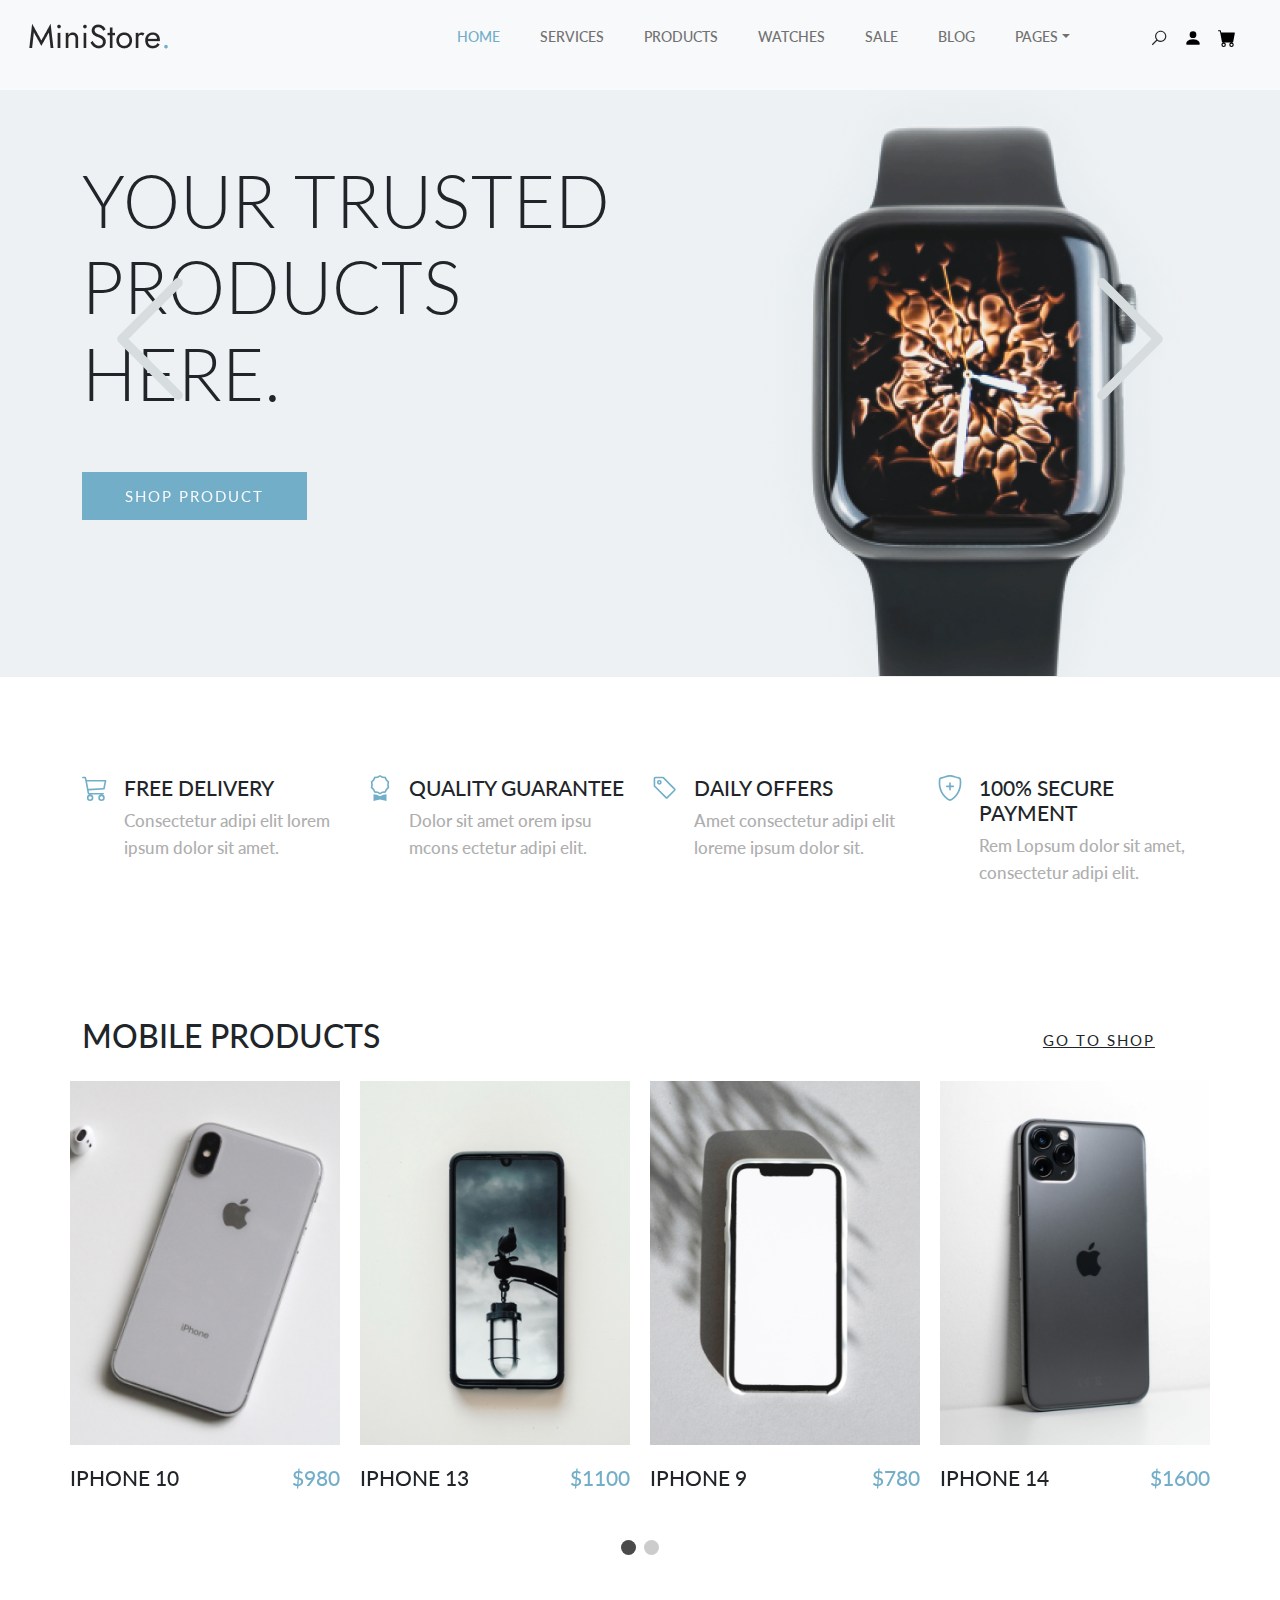
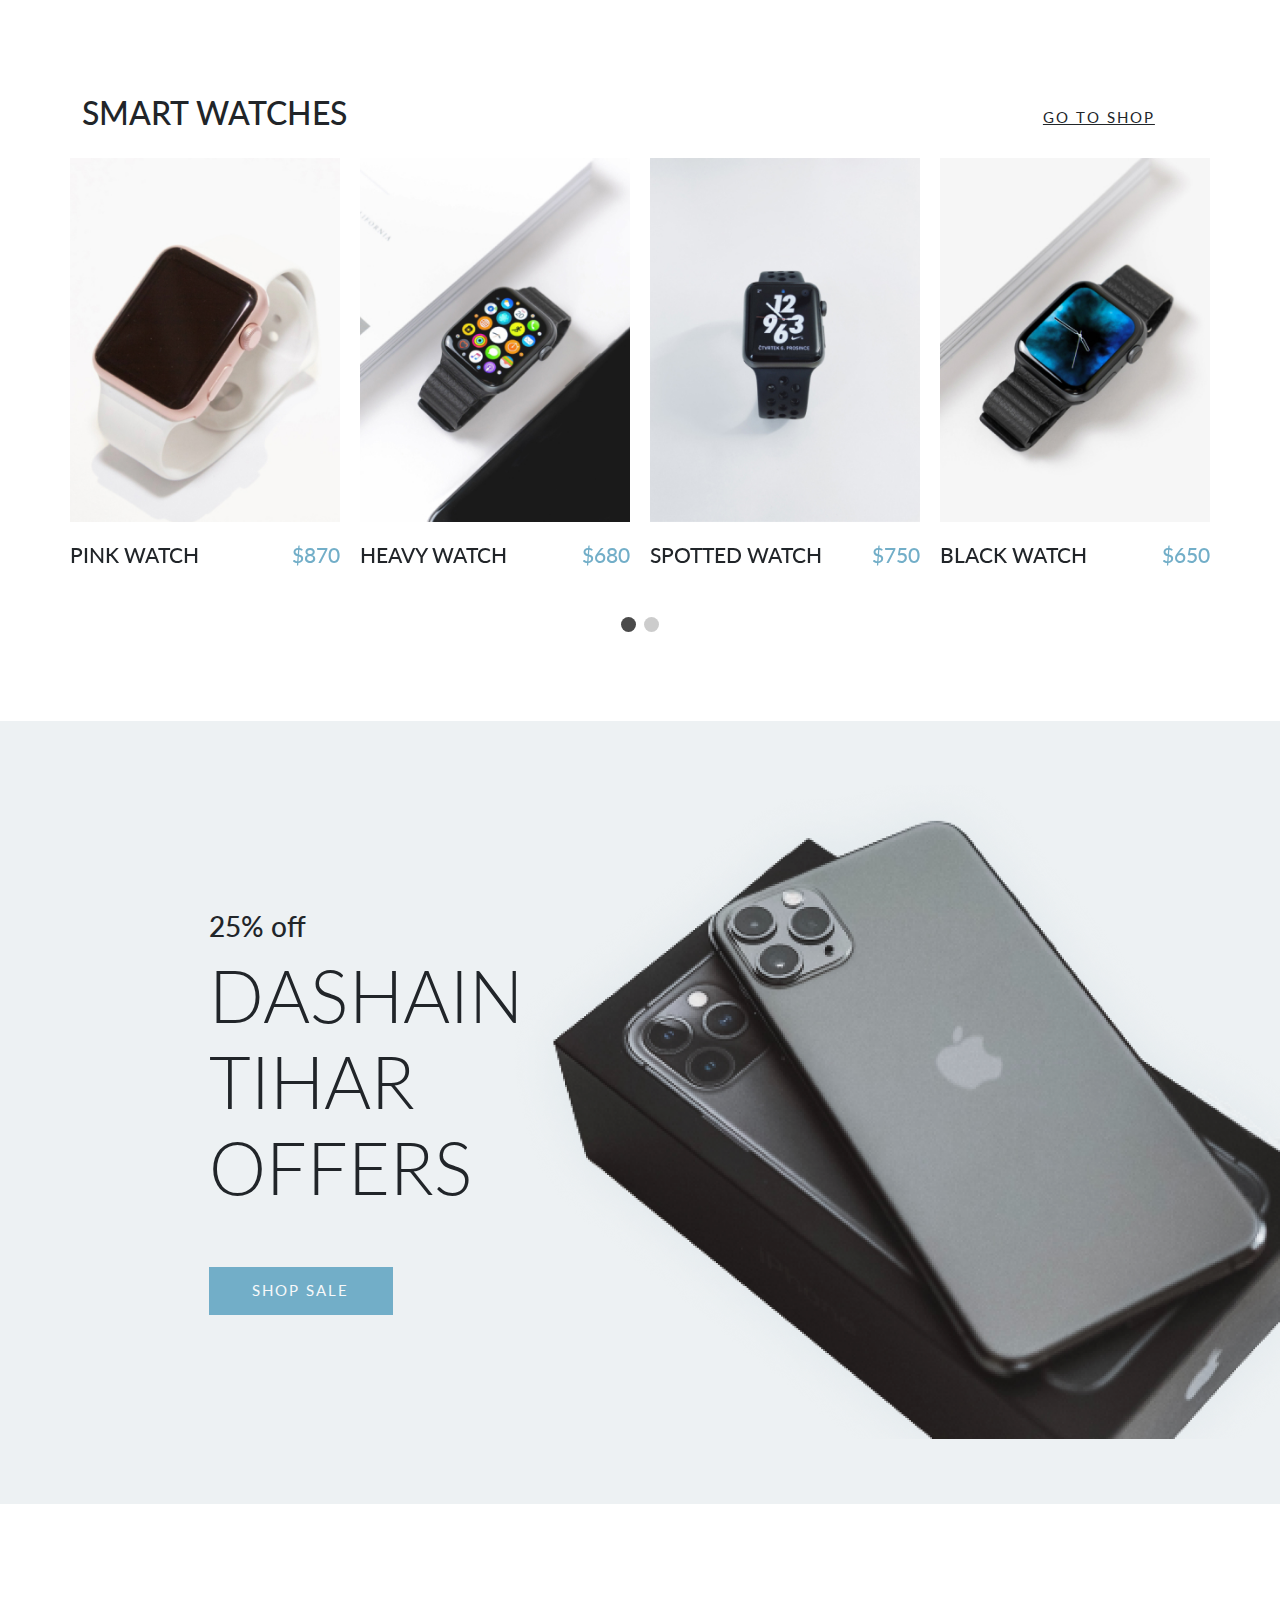
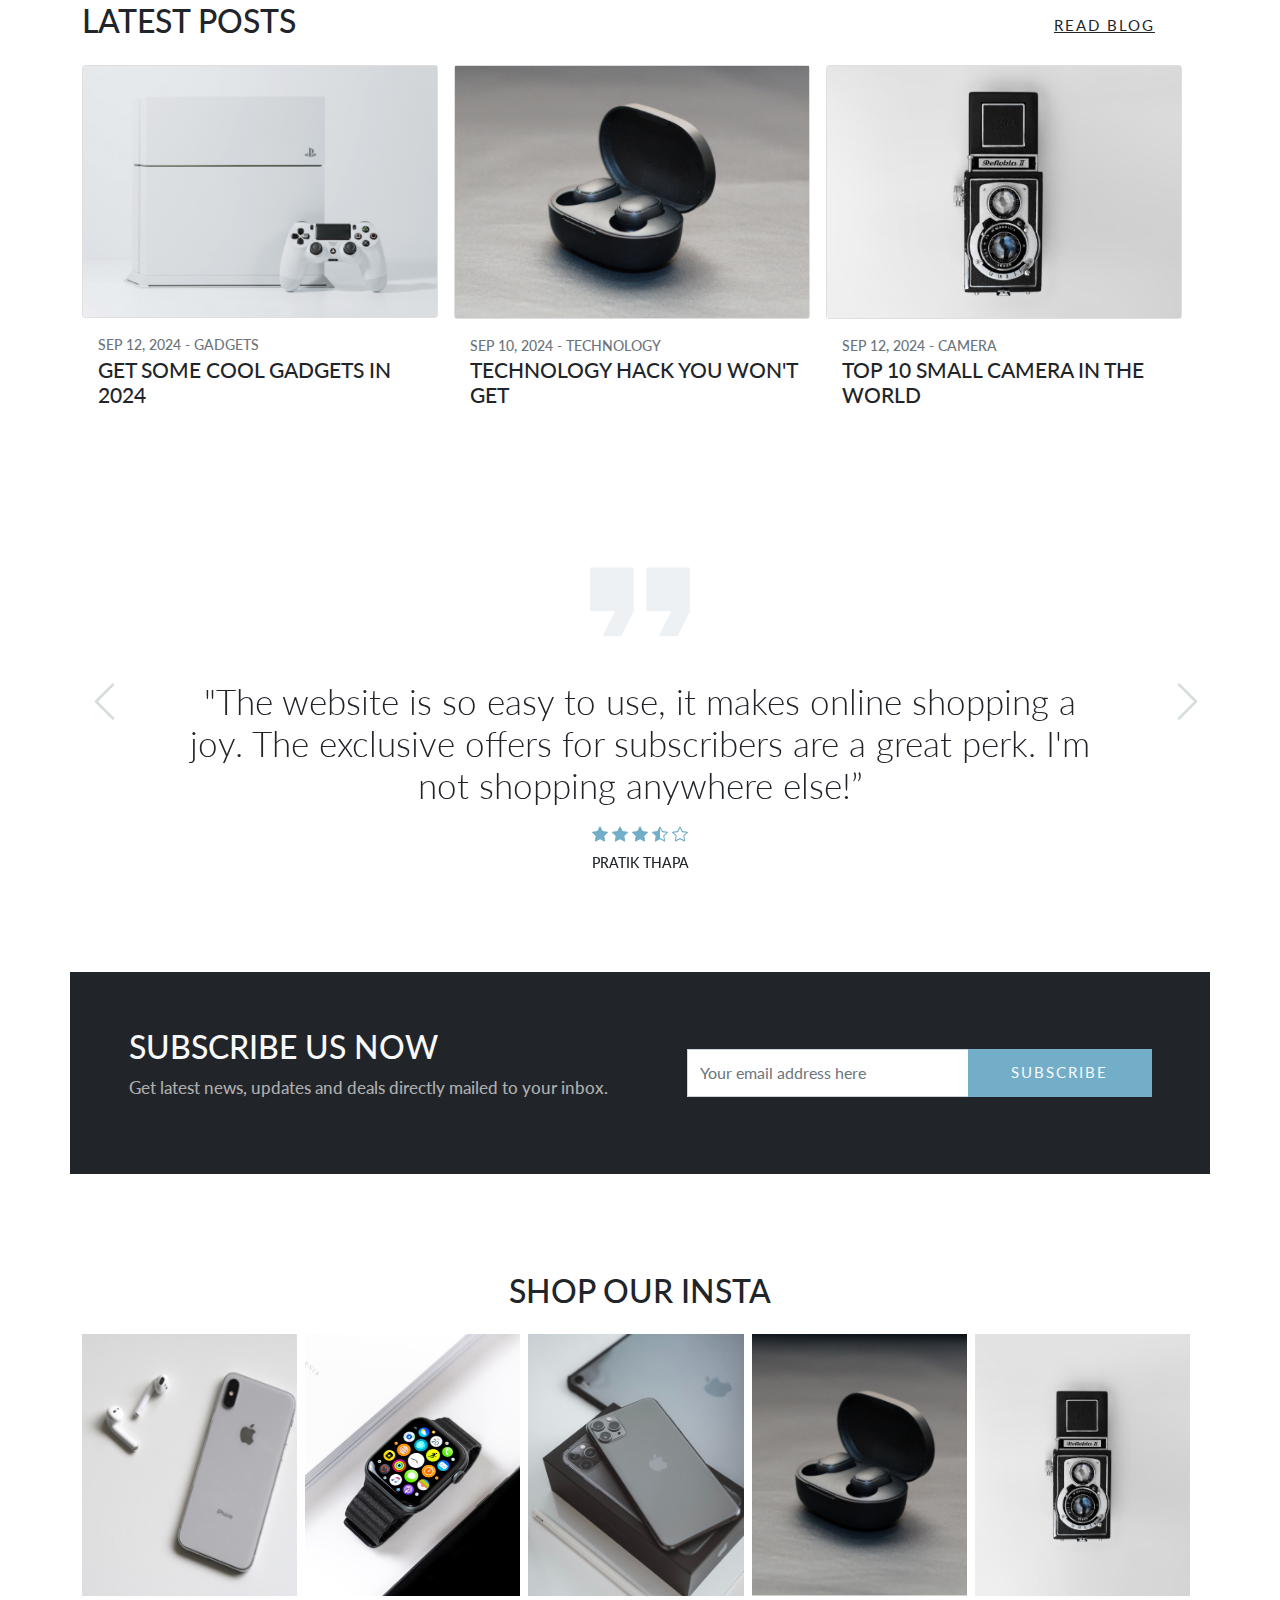
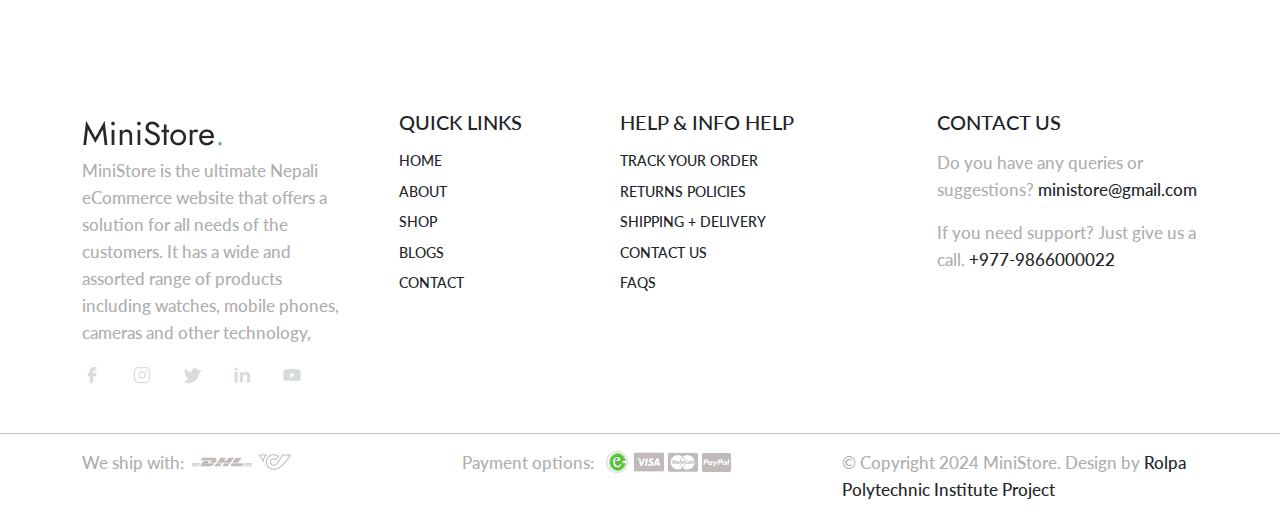
==== index.html @ 58b79bb2 "MiniStore frontend" ====
<!DOCTYPE html>
<html>
  <head>
    <title>Ecommerce website</title>
    <meta charset="utf-8">
    <meta http-equiv="X-UA-Compatible" content="IE=edge">
    <meta name="viewport" content="width=device-width, initial-scale=1.0">
    <meta name="format-detection" content="telephone=no">
    <meta name="apple-mobile-web-app-capable" content="yes">
    <meta name="author" content="Dilmaya Hamal">
    <meta name="keywords" content="">
    <meta name="description" content="">
    <link rel="stylesheet" type="text/css" href="frontend/css/bootstrap.min.css">
    <link rel="stylesheet" type="text/css" href="frontend/style.css">
    <link rel="stylesheet" href="https://cdn.jsdelivr.net/npm/swiper@9/swiper-bundle.min.css" />
    <link rel="preconnect" href="https://fonts.googleapis.com">
    <link rel="preconnect" href="https://fonts.gstatic.com" crossorigin>
    <link href="https://fonts.googleapis.com/css2?family=Jost:wght@300;400;500&family=Lato:wght@300;400;700&display=swap" rel="stylesheet">
    <!-- script
    ================================================== -->
    <script src="frontend/js/modernizr.js"></script>
  </head>
  <body data-bs-spy="scroll" data-bs-target="#navbar" data-bs-root-margin="0px 0px -40%" data-bs-smooth-scroll="true" tabindex="0">
    <svg xmlns="http://www.w3.org/2000/svg" style="display: none;">
      <symbol id="search" xmlns="http://www.w3.org/2000/svg" viewBox="0 0 32 32">
        <title>Search</title>
        <path fill="currentColor" d="M19 3C13.488 3 9 7.488 9 13c0 2.395.84 4.59 2.25 6.313L3.281 27.28l1.439 1.44l7.968-7.969A9.922 9.922 0 0 0 19 23c5.512 0 10-4.488 10-10S24.512 3 19 3zm0 2c4.43 0 8 3.57 8 8s-3.57 8-8 8s-8-3.57-8-8s3.57-8 8-8z" />
      </symbol>
      <symbol xmlns="http://www.w3.org/2000/svg" id="user" viewBox="0 0 16 16">
        <path d="M3 14s-1 0-1-1 1-4 6-4 6 3 6 4-1 1-1 1H3Zm5-6a3 3 0 1 0 0-6 3 3 0 0 0 0 6Z" />
      </symbol>
      <symbol xmlns="http://www.w3.org/2000/svg" id="cart" viewBox="0 0 16 16">
        <path d="M0 1.5A.5.5 0 0 1 .5 1H2a.5.5 0 0 1 .485.379L2.89 3H14.5a.5.5 0 0 1 .491.592l-1.5 8A.5.5 0 0 1 13 12H4a.5.5 0 0 1-.491-.408L2.01 3.607 1.61 2H.5a.5.5 0 0 1-.5-.5zM5 12a2 2 0 1 0 0 4 2 2 0 0 0 0-4zm7 0a2 2 0 1 0 0 4 2 2 0 0 0 0-4zm-7 1a1 1 0 1 1 0 2 1 1 0 0 1 0-2zm7 0a1 1 0 1 1 0 2 1 1 0 0 1 0-2z" />
      </symbol>
      <svg xmlns="http://www.w3.org/2000/svg" id="chevron-left" viewBox="0 0 16 16">
        <path fill-rule="evenodd" d="M11.354 1.646a.5.5 0 0 1 0 .708L5.707 8l5.647 5.646a.5.5 0 0 1-.708.708l-6-6a.5.5 0 0 1 0-.708l6-6a.5.5 0 0 1 .708 0z" />
      </svg>
      <symbol xmlns="http://www.w3.org/2000/svg" id="chevron-right" viewBox="0 0 16 16">
        <path fill-rule="evenodd" d="M4.646 1.646a.5.5 0 0 1 .708 0l6 6a.5.5 0 0 1 0 .708l-6 6a.5.5 0 0 1-.708-.708L10.293 8 4.646 2.354a.5.5 0 0 1 0-.708z" />
      </symbol>
      <symbol xmlns="http://www.w3.org/2000/svg" id="cart-outline" viewBox="0 0 16 16">
        <path d="M0 1.5A.5.5 0 0 1 .5 1H2a.5.5 0 0 1 .485.379L2.89 3H14.5a.5.5 0 0 1 .49.598l-1 5a.5.5 0 0 1-.465.401l-9.397.472L4.415 11H13a.5.5 0 0 1 0 1H4a.5.5 0 0 1-.491-.408L2.01 3.607 1.61 2H.5a.5.5 0 0 1-.5-.5zM3.102 4l.84 4.479 9.144-.459L13.89 4H3.102zM5 12a2 2 0 1 0 0 4 2 2 0 0 0 0-4zm7 0a2 2 0 1 0 0 4 2 2 0 0 0 0-4zm-7 1a1 1 0 1 1 0 2 1 1 0 0 1 0-2zm7 0a1 1 0 1 1 0 2 1 1 0 0 1 0-2z" />
      </symbol>
      <symbol xmlns="http://www.w3.org/2000/svg" id="quality" viewBox="0 0 16 16">
        <path d="M9.669.864 8 0 6.331.864l-1.858.282-.842 1.68-1.337 1.32L2.6 6l-.306 1.854 1.337 1.32.842 1.68 1.858.282L8 12l1.669-.864 1.858-.282.842-1.68 1.337-1.32L13.4 6l.306-1.854-1.337-1.32-.842-1.68L9.669.864zm1.196 1.193.684 1.365 1.086 1.072L12.387 6l.248 1.506-1.086 1.072-.684 1.365-1.51.229L8 10.874l-1.355-.702-1.51-.229-.684-1.365-1.086-1.072L3.614 6l-.25-1.506 1.087-1.072.684-1.365 1.51-.229L8 1.126l1.356.702 1.509.229z" />
        <path d="M4 11.794V16l4-1 4 1v-4.206l-2.018.306L8 13.126 6.018 12.1 4 11.794z" />
      </symbol>
      <symbol xmlns="http://www.w3.org/2000/svg" id="price-tag" viewBox="0 0 16 16">
        <path d="M6 4.5a1.5 1.5 0 1 1-3 0 1.5 1.5 0 0 1 3 0zm-1 0a.5.5 0 1 0-1 0 .5.5 0 0 0 1 0z" />
        <path d="M2 1h4.586a1 1 0 0 1 .707.293l7 7a1 1 0 0 1 0 1.414l-4.586 4.586a1 1 0 0 1-1.414 0l-7-7A1 1 0 0 1 1 6.586V2a1 1 0 0 1 1-1zm0 5.586 7 7L13.586 9l-7-7H2v4.586z" />
      </symbol>
      <symbol xmlns="http://www.w3.org/2000/svg" id="shield-plus" viewBox="0 0 16 16">
        <path d="M5.338 1.59a61.44 61.44 0 0 0-2.837.856.481.481 0 0 0-.328.39c-.554 4.157.726 7.19 2.253 9.188a10.725 10.725 0 0 0 2.287 2.233c.346.244.652.42.893.533.12.057.218.095.293.118a.55.55 0 0 0 .101.025.615.615 0 0 0 .1-.025c.076-.023.174-.061.294-.118.24-.113.547-.29.893-.533a10.726 10.726 0 0 0 2.287-2.233c1.527-1.997 2.807-5.031 2.253-9.188a.48.48 0 0 0-.328-.39c-.651-.213-1.75-.56-2.837-.855C9.552 1.29 8.531 1.067 8 1.067c-.53 0-1.552.223-2.662.524zM5.072.56C6.157.265 7.31 0 8 0s1.843.265 2.928.56c1.11.3 2.229.655 2.887.87a1.54 1.54 0 0 1 1.044 1.262c.596 4.477-.787 7.795-2.465 9.99a11.775 11.775 0 0 1-2.517 2.453 7.159 7.159 0 0 1-1.048.625c-.28.132-.581.24-.829.24s-.548-.108-.829-.24a7.158 7.158 0 0 1-1.048-.625 11.777 11.777 0 0 1-2.517-2.453C1.928 10.487.545 7.169 1.141 2.692A1.54 1.54 0 0 1 2.185 1.43 62.456 62.456 0 0 1 5.072.56z" />
        <path d="M8 4.5a.5.5 0 0 1 .5.5v1.5H10a.5.5 0 0 1 0 1H8.5V9a.5.5 0 0 1-1 0V7.5H6a.5.5 0 0 1 0-1h1.5V5a.5.5 0 0 1 .5-.5z" />
      </symbol>
      <symbol xmlns="http://www.w3.org/2000/svg" id="star-fill" viewBox="0 0 16 16">
        <path d="M3.612 15.443c-.386.198-.824-.149-.746-.592l.83-4.73L.173 6.765c-.329-.314-.158-.888.283-.95l4.898-.696L7.538.792c.197-.39.73-.39.927 0l2.184 4.327 4.898.696c.441.062.612.636.282.95l-3.522 3.356.83 4.73c.078.443-.36.79-.746.592L8 13.187l-4.389 2.256z" />
      </symbol>
      <symbol xmlns="http://www.w3.org/2000/svg" id="star-empty" viewBox="0 0 16 16">
        <path d="M2.866 14.85c-.078.444.36.791.746.593l4.39-2.256 4.389 2.256c.386.198.824-.149.746-.592l-.83-4.73 3.522-3.356c.33-.314.16-.888-.282-.95l-4.898-.696L8.465.792a.513.513 0 0 0-.927 0L5.354 5.12l-4.898.696c-.441.062-.612.636-.283.95l3.523 3.356-.83 4.73zm4.905-2.767-3.686 1.894.694-3.957a.565.565 0 0 0-.163-.505L1.71 6.745l4.052-.576a.525.525 0 0 0 .393-.288L8 2.223l1.847 3.658a.525.525 0 0 0 .393.288l4.052.575-2.906 2.77a.565.565 0 0 0-.163.506l.694 3.957-3.686-1.894a.503.503 0 0 0-.461 0z" />
      </symbol>
      <symbol xmlns="http://www.w3.org/2000/svg" id="star-half" viewBox="0 0 16 16">
        <path d="M5.354 5.119 7.538.792A.516.516 0 0 1 8 .5c.183 0 .366.097.465.292l2.184 4.327 4.898.696A.537.537 0 0 1 16 6.32a.548.548 0 0 1-.17.445l-3.523 3.356.83 4.73c.078.443-.36.79-.746.592L8 13.187l-4.389 2.256a.52.52 0 0 1-.146.05c-.342.06-.668-.254-.6-.642l.83-4.73L.173 6.765a.55.55 0 0 1-.172-.403.58.58 0 0 1 .085-.302.513.513 0 0 1 .37-.245l4.898-.696zM8 12.027a.5.5 0 0 1 .232.056l3.686 1.894-.694-3.957a.565.565 0 0 1 .162-.505l2.907-2.77-4.052-.576a.525.525 0 0 1-.393-.288L8.001 2.223 8 2.226v9.8z" />
      </symbol>
      <symbol xmlns="http://www.w3.org/2000/svg" id="quote" viewBox="0 0 24 24">
        <path fill="currentColor" d="m15 17l2-4h-4V6h7v7l-2 4h-3Zm-9 0l2-4H4V6h7v7l-2 4H6Z" />
      </symbol>
      <symbol xmlns="http://www.w3.org/2000/svg" id="facebook" viewBox="0 0 24 24">
        <path fill="currentColor" d="M9.198 21.5h4v-8.01h3.604l.396-3.98h-4V7.5a1 1 0 0 1 1-1h3v-4h-3a5 5 0 0 0-5 5v2.01h-2l-.396 3.98h2.396v8.01Z" />
      </symbol>
      <symbol xmlns="http://www.w3.org/2000/svg" id="youtube" viewBox="0 0 32 32">
        <path fill="currentColor" d="M29.41 9.26a3.5 3.5 0 0 0-2.47-2.47C24.76 6.2 16 6.2 16 6.2s-8.76 0-10.94.59a3.5 3.5 0 0 0-2.47 2.47A36.13 36.13 0 0 0 2 16a36.13 36.13 0 0 0 .59 6.74a3.5 3.5 0 0 0 2.47 2.47c2.18.59 10.94.59 10.94.59s8.76 0 10.94-.59a3.5 3.5 0 0 0 2.47-2.47A36.13 36.13 0 0 0 30 16a36.13 36.13 0 0 0-.59-6.74ZM13.2 20.2v-8.4l7.27 4.2Z" />
      </symbol>
      <symbol xmlns="http://www.w3.org/2000/svg" id="twitter" viewBox="0 0 256 256">
        <path fill="currentColor" d="m245.66 77.66l-29.9 29.9C209.72 177.58 150.67 232 80 232c-14.52 0-26.49-2.3-35.58-6.84c-7.33-3.67-10.33-7.6-11.08-8.72a8 8 0 0 1 3.85-11.93c.26-.1 24.24-9.31 39.47-26.84a110.93 110.93 0 0 1-21.88-24.2c-12.4-18.41-26.28-50.39-22-98.18a8 8 0 0 1 13.65-4.92c.35.35 33.28 33.1 73.54 43.72V88a47.87 47.87 0 0 1 14.36-34.3A46.87 46.87 0 0 1 168.1 40a48.66 48.66 0 0 1 41.47 24H240a8 8 0 0 1 5.66 13.66Z" />
      </symbol>
      <symbol xmlns="http://www.w3.org/2000/svg" id="instagram" viewBox="0 0 256 256">
        <path fill="currentColor" d="M128 80a48 48 0 1 0 48 48a48.05 48.05 0 0 0-48-48Zm0 80a32 32 0 1 1 32-32a32 32 0 0 1-32 32Zm48-136H80a56.06 56.06 0 0 0-56 56v96a56.06 56.06 0 0 0 56 56h96a56.06 56.06 0 0 0 56-56V80a56.06 56.06 0 0 0-56-56Zm40 152a40 40 0 0 1-40 40H80a40 40 0 0 1-40-40V80a40 40 0 0 1 40-40h96a40 40 0 0 1 40 40ZM192 76a12 12 0 1 1-12-12a12 12 0 0 1 12 12Z" />
      </symbol>
      <symbol xmlns="http://www.w3.org/2000/svg" id="linkedin" viewBox="0 0 24 24">
        <path fill="currentColor" d="M6.94 5a2 2 0 1 1-4-.002a2 2 0 0 1 4 .002zM7 8.48H3V21h4V8.48zm6.32 0H9.34V21h3.94v-6.57c0-3.66 4.77-4 4.77 0V21H22v-7.93c0-6.17-7.06-5.94-8.72-2.91l.04-1.68z" />
      </symbol>
      <symbol xmlns="http://www.w3.org/2000/svg" id="nav-icon" viewBox="0 0 16 16">
        <path d="M14 10.5a.5.5 0 0 0-.5-.5h-3a.5.5 0 0 0 0 1h3a.5.5 0 0 0 .5-.5zm0-3a.5.5 0 0 0-.5-.5h-7a.5.5 0 0 0 0 1h7a.5.5 0 0 0 .5-.5zm0-3a.5.5 0 0 0-.5-.5h-11a.5.5 0 0 0 0 1h11a.5.5 0 0 0 .5-.5z" />
      </symbol>
      <symbol xmlns="http://www.w3.org/2000/svg" id="close" viewBox="0 0 16 16">
        <path d="M2.146 2.854a.5.5 0 1 1 .708-.708L8 7.293l5.146-5.147a.5.5 0 0 1 .708.708L8.707 8l5.147 5.146a.5.5 0 0 1-.708.708L8 8.707l-5.146 5.147a.5.5 0 0 1-.708-.708L7.293 8 2.146 2.854Z" />
      </symbol>
      <symbol xmlns="http://www.w3.org/2000/svg" id="navbar-icon" viewBox="0 0 16 16">
        <path d="M14 10.5a.5.5 0 0 0-.5-.5h-3a.5.5 0 0 0 0 1h3a.5.5 0 0 0 .5-.5zm0-3a.5.5 0 0 0-.5-.5h-7a.5.5 0 0 0 0 1h7a.5.5 0 0 0 .5-.5zm0-3a.5.5 0 0 0-.5-.5h-11a.5.5 0 0 0 0 1h11a.5.5 0 0 0 .5-.5z" />
      </symbol>
    </svg>  

    <div class="search-popup">
        <div class="search-popup-container">

          <form role="search" method="get" class="search-form" action="">
            <input type="search" id="search-form" class="search-field" placeholder="Type and press enter" value="" name="s" />
            <button type="submit" class="search-submit"><svg class="search"><use xlink:href="#search"></use></svg></button>
          </form>

          <h5 class="cat-list-title">Browse Categories</h5>
          
          <ul class="cat-list">
            <li class="cat-list-item">
              <a href="#" title="Mobile Phones">Mobile Phones</a>
            </li>
            <li class="cat-list-item">
              <a href="#" title="Smart Watches">Smart Watches</a>
            </li>
            <li class="cat-list-item">
              <a href="#" title="Headphones">Headphones</a>
            </li>
            <li class="cat-list-item">
              <a href="#" title="Accessories">Accessories</a>
            </li>
            <li class="cat-list-item">
              <a href="#" title="Monitors">Monitors</a>
            </li>
            <li class="cat-list-item">
              <a href="#" title="Speakers">Speakers</a>
            </li>
            <li class="cat-list-item">
              <a href="#" title="Memory Cards">Memory Cards</a>
            </li>
          </ul>

        </div>
    </div>
    
    <header id="header" class="site-header header-scrolled position-fixed text-black bg-light">
      <nav id="header-nav" class="navbar navbar-expand-lg px-3 mb-3">
        <div class="container-fluid">
          <a class="navbar-brand" href="#">
            <img src="frontend/images/main-logo.png" class="logo">
          </a>
          <button class="navbar-toggler d-flex d-lg-none order-3 p-2" type="button" data-bs-toggle="offcanvas" data-bs-target="#bdNavbar" aria-controls="bdNavbar" aria-expanded="false" aria-label="Toggle navigation">
            <svg class="navbar-icon">
              <use xlink:href="#navbar-icon"></use>
            </svg>
          </button>
          <div class="offcanvas offcanvas-end" tabindex="-1" id="bdNavbar" aria-labelledby="bdNavbarOffcanvasLabel">
            <div class="offcanvas-header px-4 pb-0">
              <a class="navbar-brand" href="index.html">
                <img src="frontend/images/main-logo.png" class="logo">
              </a>
              <button type="button" class="btn-close btn-close-black" data-bs-dismiss="offcanvas" aria-label="Close" data-bs-target="#bdNavbar"></button>
            </div>
            <div class="offcanvas-body">
              <ul id="navbar" class="navbar-nav text-uppercase justify-content-end align-items-center flex-grow-1 pe-3">
                <li class="nav-item">
                  <a class="nav-link me-4 active" href="#billboard">Home</a>
                </li>
                <li class="nav-item">
                  <a class="nav-link me-4" href="#company-services">Services</a>
                </li>
                <li class="nav-item">
                  <a class="nav-link me-4" href="#mobile-products">Products</a>
                </li>
                <li class="nav-item">
                  <a class="nav-link me-4" href="#smart-watches">Watches</a>
                </li>
                <li class="nav-item">
                  <a class="nav-link me-4" href="#yearly-sale">Sale</a>
                </li>
                <li class="nav-item">
                  <a class="nav-link me-4" href="#latest-blog">Blog</a>
                </li>
                <li class="nav-item dropdown">
                  <a class="nav-link me-4 dropdown-toggle link-dark" data-bs-toggle="dropdown" href="#" role="button" aria-expanded="false">Pages</a>
                  <ul class="dropdown-menu">
                    <li>
                      <a href="about.html" class="dropdown-item">About</a>
                    </li>
                    <li>
                      <a href="blog.html" class="dropdown-item">Blog</a>
                    </li>
                    <li>
                      <a href="shop.html" class="dropdown-item">Shop</a>
                    </li>
                    <li>
                      <a href="cart.html" class="dropdown-item">Cart</a>
                    </li>
                    <li>
                      <a href="checkout.html" class="dropdown-item">Checkout</a>
                    </li>
                    <li>
                      <a href="single-post.html" class="dropdown-item">Single Post</a>
                    </li>
                    <li>
                      <a href="single-product.html" class="dropdown-item">Single Product</a>
                    </li>
                    <li>
                      <a href="contact.html" class="dropdown-item">Contact</a>
                    </li>
                  </ul>
                </li>
                <li class="nav-item">
                  <div class="user-items ps-5">
                    <ul class="d-flex justify-content-end list-unstyled">
                      <li class="search-item pe-3">
                        <a href="#" class="search-button">
                          <svg class="search">
                            <use xlink:href="#search"></use>
                          </svg>
                        </a>
                      </li>
                      <li class="pe-3">
                        <a href="#">
                          <svg class="user">
                            <use xlink:href="#user"></use>
                          </svg>
                        </a>
                      </li>
                      <li>
                        <a href="cart.html">
                          <svg class="cart">
                            <use xlink:href="#cart"></use>
                          </svg>
                        </a>
                      </li>
                    </ul>
                  </div>
                </li>
              </ul>
            </div>
          </div>
        </div>
      </nav>
    </header>
    <section id="billboard" class="position-relative overflow-hidden bg-light-blue">
      <div class="swiper main-swiper">
        <div class="swiper-wrapper">
          <div class="swiper-slide">
            <div class="container">
              <div class="row d-flex align-items-center">
                <div class="col-md-6">
                <div class="banner-content">
                    <h1 class="display-2 text-uppercase text-dark pb-5">Your trusted products Here.</h1>
                    <a href="index.html" class="btn btn-medium btn-primary text-uppercase btn-rounded-none">Shop Product</a>
                  </div>
                </div>
                <div class="col-md-5">
                  <div class="image-holder">
                    <img src="frontend/images/banner-image.png" alt="banner">
                  </div>
                </div>
              </div>
            </div>
          </div>
        </div>
      </div>
      <div class="swiper-icon swiper-arrow swiper-arrow-prev">
        <svg class="chevron-left">
          <use xlink:href="#chevron-left" />
        </svg>
      </div>
      <div class="swiper-icon swiper-arrow swiper-arrow-next">
        <svg class="chevron-right">
          <use xlink:href="#chevron-right" />
        </svg>
      </div>
    </section>
    <section id="company-services" class="padding-large">
      <div class="container">
        <div class="row">
          <div class="col-lg-3 col-md-6 pb-3">
            <div class="icon-box d-flex">
              <div class="icon-box-icon pe-3 pb-3">
                <svg class="cart-outline">
                  <use xlink:href="#cart-outline" />
                </svg>
              </div>
              <div class="icon-box-content">
                <h3 class="card-title text-uppercase text-dark">Free delivery</h3>
                <p>Consectetur adipi elit lorem ipsum dolor sit amet.</p>
              </div>
            </div>
          </div>
          <div class="col-lg-3 col-md-6 pb-3">
            <div class="icon-box d-flex">
              <div class="icon-box-icon pe-3 pb-3">
                <svg class="quality">
                  <use xlink:href="#quality" />
                </svg>
              </div>
              <div class="icon-box-content">
                <h3 class="card-title text-uppercase text-dark">Quality guarantee</h3>
                <p>Dolor sit amet orem ipsu mcons ectetur adipi elit.</p>
              </div>
            </div>
          </div>
          <div class="col-lg-3 col-md-6 pb-3">
            <div class="icon-box d-flex">
              <div class="icon-box-icon pe-3 pb-3">
                <svg class="price-tag">
                  <use xlink:href="#price-tag" />
                </svg>
              </div>
              <div class="icon-box-content">
                <h3 class="card-title text-uppercase text-dark">Daily offers</h3>
                <p>Amet consectetur adipi elit loreme ipsum dolor sit.</p>
              </div>
            </div>
          </div>
          <div class="col-lg-3 col-md-6 pb-3">
            <div class="icon-box d-flex">
              <div class="icon-box-icon pe-3 pb-3">
                <svg class="shield-plus">
                  <use xlink:href="#shield-plus" />
                </svg>
              </div>
              <div class="icon-box-content">
                <h3 class="card-title text-uppercase text-dark">100% secure payment</h3>
                <p>Rem Lopsum dolor sit amet, consectetur adipi elit.</p>
              </div>
            </div>
          </div>
        </div>
      </div>
    </section>
    <section id="mobile-products" class="product-store position-relative padding-large no-padding-top">
      <div class="container">
        <div class="row">
          <div class="display-header d-flex justify-content-between pb-3">
            <h2 class="display-7 text-dark text-uppercase">Mobile Products</h2>
            <div class="btn-right">
              <a href="shop.html" class="btn btn-medium btn-normal text-uppercase">Go to Shop</a>
            </div>
          </div>
          <div class="swiper product-swiper">
            <div class="swiper-wrapper">
              <div class="swiper-slide">
                <div class="product-card position-relative">
                  <div class="image-holder">
                    <img src="frontend/images/product-item1.jpg" alt="product-item" class="img-fluid">
                  </div>
                  <div class="cart-concern position-absolute">
                    <div class="cart-button d-flex">
                      <a href="#" class="btn btn-medium btn-black">Add to Cart<svg class="cart-outline"><use xlink:href="#cart-outline"></use></svg></a>
                    </div>
                  </div>
                  <div class="card-detail d-flex justify-content-between align-items-baseline pt-3">
                    <h3 class="card-title text-uppercase">
                      <a href="#">Iphone 10</a>
                    </h3>
                    <span class="item-price text-primary">$980</span>
                  </div>
                </div>
              </div>
              <div class="swiper-slide">
                <div class="product-card position-relative">
                  <div class="image-holder">
                    <img src="frontend/images/product-item2.jpg" alt="product-item" class="img-fluid">
                  </div>
                  <div class="cart-concern position-absolute">
                    <div class="cart-button d-flex">
                      <a href="#" class="btn btn-medium btn-black">Add to Cart<svg class="cart-outline"><use xlink:href="#cart-outline"></use></svg></a>
                    </div>
                  </div>
                  <div class="card-detail d-flex justify-content-between align-items-baseline pt-3">
                    <h3 class="card-title text-uppercase">
                      <a href="#">Iphone 13</a>
                    </h3>
                    <span class="item-price text-primary">$1100</span>
                  </div>
                </div>
              </div>
              <div class="swiper-slide">
                <div class="product-card position-relative">
                  <div class="image-holder">
                    <img src="frontend/images/product-item3.jpg" alt="product-item" class="img-fluid">
                  </div>
                  <div class="cart-concern position-absolute">
                    <div class="cart-button d-flex">
                      <a href="#" class="btn btn-medium btn-black">Add to Cart<svg class="cart-outline"><use xlink:href="#cart-outline"></use></svg></a>
                    </div>
                  </div>
                  <div class="card-detail d-flex justify-content-between align-items-baseline pt-3">
                    <h3 class="card-title text-uppercase">
                      <a href="#">Iphone 9</a>
                    </h3>
                    <span class="item-price text-primary">$780</span>
                  </div>
                </div>
              </div>
              <div class="swiper-slide">
                <div class="product-card position-relative">
                  <div class="image-holder">
                    <img src="frontend/images/product-item4.jpg" alt="product-item" class="img-fluid">
                  </div>
                  <div class="cart-concern position-absolute">
                    <div class="cart-button d-flex">
                      <a href="#" class="btn btn-medium btn-black">Add to Cart<svg class="cart-outline"><use xlink:href="#cart-outline"></use></svg></a>
                    </div>
                  </div>
                  <div class="card-detail d-flex justify-content-between align-items-baseline pt-3">
                    <h3 class="card-title text-uppercase">
                      <a href="#">Iphone 14</a>
                    </h3>
                    <span class="item-price text-primary">$1600</span>
                  </div>
                </div>
              </div>
              <div class="swiper-slide">
                <div class="product-card position-relative">
                  <div class="image-holder">
                    <img src="frontend/images/product-item5.jpg" alt="product-item" class="img-fluid">
                  </div>
                  <div class="cart-concern position-absolute">
                    <div class="cart-button d-flex">
                      <a href="#" class="btn btn-medium btn-black">Add to Cart<svg class="cart-outline"><use xlink:href="#cart-outline"></use></svg></a>
                    </div>
                  </div>
                  <div class="card-detail d-flex justify-content-between align-items-baseline pt-3">
                    <h3 class="card-title text-uppercase">
                      <a href="#">Iphone 15</a>
                    </h3>
                    <span class="item-price text-primary">$1700</span>
                  </div>
                </div>
              </div>
            </div>
          </div>
        </div>
      </div>
      <div class="swiper-pagination position-absolute text-center"></div>
    </section>
    <section id="smart-watches" class="product-store padding-large position-relative">
      <div class="container">
        <div class="row">
          <div class="display-header d-flex justify-content-between pb-3">
            <h2 class="display-7 text-dark text-uppercase">Smart Watches</h2>
            <div class="btn-right">
              <a href="shop.html" class="btn btn-medium btn-normal text-uppercase">Go to Shop</a>
            </div>
          </div>
          <div class="swiper product-watch-swiper">
            <div class="swiper-wrapper">
              <div class="swiper-slide">
                <div class="product-card position-relative">
                  <div class="image-holder">
                    <img src="frontend/images/product-item6.jpg" alt="product-item" class="img-fluid">
                  </div>
                  <div class="cart-concern position-absolute">
                    <div class="cart-button d-flex">
                      <a href="#" class="btn btn-medium btn-black">Add to Cart<svg class="cart-outline"><use xlink:href="#cart-outline"></use></svg></a>
                    </div>
                  </div>
                  <div class="card-detail d-flex justify-content-between align-items-baseline pt-3">
                    <h3 class="card-title text-uppercase">
                      <a href="#">Pink watch</a>
                    </h3>
                    <span class="item-price text-primary">$870</span>
                  </div>
                </div>
              </div>
              <div class="swiper-slide">
                <div class="product-card position-relative">
                  <div class="image-holder">
                    <img src="frontend/images/product-item7.jpg" alt="product-item" class="img-fluid">
                  </div>
                  <div class="cart-concern position-absolute">
                    <div class="cart-button d-flex">
                      <a href="#" class="btn btn-medium btn-black">Add to Cart<svg class="cart-outline"><use xlink:href="#cart-outline"></use></svg></a>
                    </div>
                  </div>
                  <div class="card-detail d-flex justify-content-between align-items-baseline pt-3">
                    <h3 class="card-title text-uppercase">
                      <a href="#">Heavy watch</a>
                    </h3>
                    <span class="item-price text-primary">$680</span>
                  </div>
                </div>
              </div>
              <div class="swiper-slide">
                <div class="product-card position-relative">
                  <div class="image-holder">
                    <img src="frontend/images/product-item8.jpg" alt="product-item" class="img-fluid">
                  </div>
                  <div class="cart-concern position-absolute">
                    <div class="cart-button d-flex">
                      <a href="#" class="btn btn-medium btn-black">Add to Cart<svg class="cart-outline"><use xlink:href="#cart-outline"></use></svg></a>
                    </div>
                  </div>
                  <div class="card-detail d-flex justify-content-between align-items-baseline pt-3">
                    <h3 class="card-title text-uppercase">
                      <a href="#">spotted watch</a>
                    </h3>
                    <span class="item-price text-primary">$750</span>
                  </div>
                </div>
              </div>
              <div class="swiper-slide">
                <div class="product-card position-relative">
                  <div class="image-holder">
                    <img src="frontend/images/product-item9.jpg" alt="product-item" class="img-fluid">
                  </div>
                  <div class="cart-concern position-absolute">
                    <div class="cart-button d-flex">
                      <a href="#" class="btn btn-medium btn-black">Add to Cart<svg class="cart-outline"><use xlink:href="#cart-outline"></use></svg></a>
                    </div>
                  </div>
                  <div class="card-detail d-flex justify-content-between align-items-baseline pt-3">
                    <h3 class="card-title text-uppercase">
                      <a href="#">black watch</a>
                    </h3>
                    <span class="item-price text-primary">$650</span>
                  </div>
                </div>
              </div>
              <div class="swiper-slide">
                <div class="product-card position-relative">
                  <div class="image-holder">
                    <img src="frontend/images/product-item10.jpg" alt="product-item" class="img-fluid">
                  </div>
                  <div class="cart-concern position-absolute">
                    <div class="cart-button d-flex">
                      <a href="#" class="btn btn-medium btn-black">Add to Cart<svg class="cart-outline"><use xlink:href="#cart-outline"></use></svg></a>
                    </div>
                  </div>
                  <div class="card-detail d-flex justify-content-between pt-3">
                    <h3 class="card-title text-uppercase">
                      <a href="#">black watch</a>
                    </h3>
                    <span class="item-price text-primary">$750</span>
                  </div>
                </div>
              </div>
            </div>
          </div>
        </div>
      </div>
      <div class="swiper-pagination position-absolute text-center"></div>
    </section>
    <section id="yearly-sale" class="bg-light-blue overflow-hidden mt-5 padding-xlarge" style="background-image: url('frontend/images/single-image1.png');background-position: right; background-repeat: no-repeat;">
      <div class="row d-flex flex-wrap align-items-center">
        <div class="col-md-6 col-sm-12">
          <div class="text-content offset-4 padding-medium">
            <h3>25% off</h3>
            <h2 class="display-2 pb-5 text-uppercase text-dark">Dashain Tihar offers</h2>
            <a href="shop.html" class="btn btn-medium btn-primary text-uppercase btn-rounded-none">Shop Sale</a>
          </div>
        </div>
        <div class="col-md-6 col-sm-12">
          
        </div>
      </div>
    </section>
    <section id="latest-blog" class="padding-large">
      <div class="container">
        <div class="row">
          <div class="display-header d-flex justify-content-between pb-3">
            <h2 class="display-7 text-dark text-uppercase">Latest Posts</h2>
            <div class="btn-right">
              <a href="blog.html" class="btn btn-medium btn-normal text-uppercase">Read Blog</a>
            </div>
          </div>
          <div class="post-grid d-flex flex-wrap justify-content-between">
            <div class="col-lg-4 col-sm-12">
              <div class="card border-none me-3">
                <div class="card-image">
                  <img src="frontend/images/post-item1.jpg" alt="" class="img-fluid">
                </div>
              </div>
              <div class="card-body text-uppercase">
                <div class="card-meta text-muted">
                  <span class="meta-date">Sep 12, 2024</span>
                  <span class="meta-category">- Gadgets</span>
                </div>
                <h3 class="card-title">
                  <a href="#">Get some cool gadgets in 2024</a>
                </h3>
              </div>
            </div>
            <div class="col-lg-4 col-sm-12">
              <div class="card border-none me-3">
                <div class="card-image">
                  <img src="frontend/images/post-item2.jpg" alt="" class="img-fluid">
                </div>
              </div>
              <div class="card-body text-uppercase">
                <div class="card-meta text-muted">
                  <span class="meta-date">Sep 10, 2024</span>
                  <span class="meta-category">- Technology</span>
                </div>
                <h3 class="card-title">
                  <a href="#">Technology Hack You Won't Get</a>
                </h3>
              </div>
            </div>
            <div class="col-lg-4 col-sm-12">
              <div class="card border-none me-3">
                <div class="card-image">
                  <img src="frontend/images/post-item3.jpg" alt="" class="img-fluid">
                </div>
              </div>
              <div class="card-body text-uppercase">
                <div class="card-meta text-muted">
                  <span class="meta-date">Sep 12, 2024</span>
                  <span class="meta-category">- Camera</span>
                </div>
                <h3 class="card-title">
                  <a href="#">Top 10 Small Camera In The World</a>
                </h3>
              </div>
            </div>
          </div>
        </div>
      </div>
    </section>
    <section id="testimonials" class="position-relative">
      <div class="container">
        <div class="row">
          <div class="review-content position-relative">
            <div class="swiper-icon swiper-arrow swiper-arrow-prev position-absolute d-flex align-items-center">
              <svg class="chevron-left">
                <use xlink:href="#chevron-left" />
              </svg>
            </div>
            <div class="swiper testimonial-swiper">
              <div class="quotation text-center">
                <svg class="quote">
                  <use xlink:href="#quote" />
                </svg>
              </div>
              <div class="swiper-wrapper">
                <div class="swiper-slide text-center d-flex justify-content-center">
                  <div class="review-item col-md-10">
                    <i class="icon icon-review"></i>
                    <blockquote>"The website is so easy to use, it makes online shopping a joy. The exclusive offers for subscribers are a great perk. I'm not shopping anywhere else!”</blockquote>
                    <div class="rating">
                      <svg class="star star-fill">
                        <use xlink:href="#star-fill"></use>
                      </svg>
                      <svg class="star star-fill">
                        <use xlink:href="#star-fill"></use>
                      </svg>
                      <svg class="star star-fill">
                        <use xlink:href="#star-fill"></use>
                      </svg>
                      <svg class="star star-half">
                        <use xlink:href="#star-half"></use>
                      </svg>
                      <svg class="star star-empty">
                        <use xlink:href="#star-empty"></use>
                      </svg>
                    </div>
                    <div class="author-detail">
                      <div class="name text-dark text-uppercase pt-2">Pratik Thapa</div>
                    </div>
                  </div>
                </div>
                <div class="swiper-slide text-center d-flex justify-content-center">
                  <div class="review-item col-md-10">
                    <i class="icon icon-review"></i>
                    <blockquote>“The quality of the products here is always better than I expected. The descriptions and photos are accurate. I've been a loyal customer for years. ”</blockquote>
                    <div class="rating">
                      <svg class="star star-fill">
                        <use xlink:href="#star-fill"></use>
                      </svg>
                      <svg class="star star-fill">
                        <use xlink:href="#star-fill"></use>
                      </svg>
                      <svg class="star star-fill">
                        <use xlink:href="#star-fill"></use>
                      </svg>
                      <svg class="star star-half">
                        <use xlink:href="#star-half"></use>
                      </svg>
                      <svg class="star star-empty">
                        <use xlink:href="#star-empty"></use>
                      </svg>
                    </div>
                    <div class="author-detail">
                      <div class="name text-dark text-uppercase pt-2">Sadikshya Hamal</div>
                    </div>
                  </div>
                </div>
              </div>
            </div>
            <div class="swiper-icon swiper-arrow swiper-arrow-next position-absolute d-flex align-items-center">
              <svg class="chevron-right">
                <use xlink:href="#chevron-right" />
              </svg>
            </div>
          </div>
        </div>
      </div>
      <div class="swiper-pagination"></div>
    </section>
    <section id="subscribe" class="container-grid padding-large position-relative overflow-hidden">
      <div class="container">
        <div class="row">
          <div class="subscribe-content bg-dark d-flex flex-wrap justify-content-center align-items-center padding-medium">
            <div class="col-md-6 col-sm-12">
              <div class="display-header pe-3">
                <h2 class="display-7 text-uppercase text-light">Subscribe Us Now</h2>
                <p>Get latest news, updates and deals directly mailed to your inbox.</p>
              </div>
            </div>
            <div class="col-md-5 col-sm-12">
              <form class="subscription-form validate">
                <div class="input-group flex-wrap">
                  <input class="form-control btn-rounded-none" type="email" name="EMAIL" placeholder="Your email address here" required="">
                  <button class="btn btn-medium btn-primary text-uppercase btn-rounded-none" type="submit" name="subscribe">Subscribe</button>
                </div>
              </form>
            </div>
          </div>
        </div>
      </div>
    </section>
    <section id="instagram" class="padding-large overflow-hidden no-padding-top">
      <div class="container">
        <div class="row">
          <div class="display-header text-uppercase text-dark text-center pb-3">
            <h2 class="display-7">Shop Our Insta</h2>
          </div>
          <div class="d-flex flex-wrap">
            <figure class="instagram-item pe-2">
              <a href="https://templatesjungle.com/" class="image-link position-relative">
                <img src="frontend/images/insta-item1.jpg" alt="instagram" class="insta-image">
                <div class="icon-overlay position-absolute d-flex justify-content-center">
                  <svg class="instagram">
                    <use xlink:href="#instagram"></use>
                  </svg>
                </div>
              </a>
            </figure>
            <figure class="instagram-item pe-2">
              <a href="https://templatesjungle.com/" class="image-link position-relative">
                <img src="frontend/images/insta-item2.jpg" alt="instagram" class="insta-image">
                <div class="icon-overlay position-absolute d-flex justify-content-center">
                  <svg class="instagram">
                    <use xlink:href="#instagram"></use>
                  </svg>
                </div>
              </a>
            </figure>
            <figure class="instagram-item pe-2">
              <a href="https://templatesjungle.com/" class="image-link position-relative">
                <img src="frontend/images/insta-item3.jpg" alt="instagram" class="insta-image">
                <div class="icon-overlay position-absolute d-flex justify-content-center">
                  <svg class="instagram">
                    <use xlink:href="#instagram"></use>
                  </svg>
                </div>
              </a>
            </figure>
            <figure class="instagram-item pe-2">
              <a href="https://templatesjungle.com/" class="image-link position-relative">
                <img src="frontend/images/insta-item4.jpg" alt="instagram" class="insta-image">
                <div class="icon-overlay position-absolute d-flex justify-content-center">
                  <svg class="instagram">
                    <use xlink:href="#instagram"></use>
                  </svg>
                </div>
              </a>
            </figure>
            <figure class="instagram-item pe-2">
              <a href="https://templatesjungle.com/" class="image-link position-relative">
                <img src="frontend/images/insta-item5.jpg" alt="instagram" class="insta-image">
                <div class="icon-overlay position-absolute d-flex justify-content-center">
                  <svg class="instagram">
                    <use xlink:href="#instagram"></use>
                  </svg>
                </div>
              </a>
            </figure>
          </div>
        </div>
      </div>
    </section>
    <footer id="footer" class="overflow-hidden">
      <div class="container">
        <div class="row">
          <div class="footer-top-area">
            <div class="row d-flex flex-wrap justify-content-between">
              <div class="col-lg-3 col-sm-6 pb-3">
                <div class="footer-menu">
                  <img src="frontend/images/main-logo.png" alt="logo">
                  <p>MiniStore is the ultimate Nepali eCommerce website that offers a solution for all needs of the customers. It has a wide and assorted range of products including watches, mobile phones, cameras and other technology, </p>
                  <div class="social-links">
                    <ul class="d-flex list-unstyled">
                      <li>
                        <a href="#">
                          <svg class="facebook">
                            <use xlink:href="#facebook" />
                          </svg>
                        </a>
                      </li>
                      <li>
                        <a href="#">
                          <svg class="instagram">
                            <use xlink:href="#instagram" />
                          </svg>
                        </a>
                      </li>
                      <li>
                        <a href="#">
                          <svg class="twitter">
                            <use xlink:href="#twitter" />
                          </svg>
                        </a>
                      </li>
                      <li>
                        <a href="#">
                          <svg class="linkedin">
                            <use xlink:href="#linkedin" />
                          </svg>
                        </a>
                      </li>
                      <li>
                        <a href="#">
                          <svg class="youtube">
                            <use xlink:href="#youtube" />
                          </svg>
                        </a>
                      </li>
                    </ul>
                  </div>
                </div>
              </div>
              <div class="col-lg-2 col-sm-6 pb-3">
                <div class="footer-menu text-uppercase">
                  <h5 class="widget-title pb-2">Quick Links</h5>
                  <ul class="menu-list list-unstyled text-uppercase">
                    <li class="menu-item pb-2">
                      <a href="#">Home</a>
                    </li>
                    <li class="menu-item pb-2">
                      <a href="#">About</a>
                    </li>
                    <li class="menu-item pb-2">
                      <a href="#">Shop</a>
                    </li>
                    <li class="menu-item pb-2">
                      <a href="#">Blogs</a>
                    </li>
                    <li class="menu-item pb-2">
                      <a href="#">Contact</a>
                    </li>
                  </ul>
                </div>
              </div>
              <div class="col-lg-3 col-sm-6 pb-3">
                <div class="footer-menu text-uppercase">
                  <h5 class="widget-title pb-2">Help & Info Help</h5>
                  <ul class="menu-list list-unstyled">
                    <li class="menu-item pb-2">
                      <a href="#">Track Your Order</a>
                    </li>
                    <li class="menu-item pb-2">
                      <a href="#">Returns Policies</a>
                    </li>
                    <li class="menu-item pb-2">
                      <a href="#">Shipping + Delivery</a>
                    </li>
                    <li class="menu-item pb-2">
                      <a href="#">Contact Us</a>
                    </li>
                    <li class="menu-item pb-2">
                      <a href="#">Faqs</a>
                    </li>
                  </ul>
                </div>
              </div>
              <div class="col-lg-3 col-sm-6 pb-3">
                <div class="footer-menu contact-item">
                  <h5 class="widget-title text-uppercase pb-2">Contact Us</h5>
                  <p>Do you have any queries or suggestions? <a href="mailto:">ministore@gmail.com</a>
                  </p>
                  <p>If you need support? Just give us a call. <a href="">+977-9866000022</a>
                  </p>
                </div>
              </div>
            </div>
          </div>
        </div>
      </div>
      <hr>
    </footer>
    <div id="footer-bottom">
      <div class="container">
        <div class="row d-flex flex-wrap justify-content-between">
          <div class="col-md-4 col-sm-6">
            <div class="Shipping d-flex">
              <p>We ship with:</p>
              <div class="card-wrap ps-2">
                <img src="frontend/images/dhl.png" alt="visa">
                <img src="frontend/images/shippingcard.png" alt="mastercard">
              </div>
            </div>
          </div>
          <div class="col-md-4 col-sm-6">
            <div class="payment-method d-flex">
              <p>Payment options:</p>
              <div class="card-wrap ps-2">
                <img src="frontend/images/Esewa.jpeg" alt="esewa">
                <img src="frontend/images/visa.jpg" alt="visa">
                <img src="frontend/images/mastercard.jpg" alt="mastercard">
                <img src="frontend/images/paypal.jpg" alt="paypal">
              </div>
            </div>
          </div>
          <div class="col-md-4 col-sm-6">
            <div class="copyright">
              <p>© Copyright 2024 MiniStore. Design by <a href="http://www.rpi.edu.np/">Rolpa Polytechnic Institute Project</a>
              </p>
            </div>
          </div>
        </div>
      </div>
    </div>
    <script src="frontend/js/jquery-1.11.0.min.js"></script>
    <script src="https://cdn.jsdelivr.net/npm/swiper/swiper-bundle.min.js"></script>
    <script type="text/javascript" src="frontend/js/bootstrap.bundle.min.js"></script>
    <script type="text/javascript" src="frontend/js/plugins.js"></script>
    <script type="text/javascript" src="frontend/js/script.js"></script>
  </body>
</html>
---- frontend/style.css ----
/*--------------------------------------------------------------
/**CSS STRUCTURE:
--------------------------------------------------------------*/
:root {
  --accent-color:             #717171;
  --white-color:              #fff;
  --black-color:              #000;
  --gray-color:               #F3F3F3;
  --gray-color-300:           #D8D8D8;
  --gray-color-500:           #AEAEAE;
  --gray-color-800:           #3A3A3A;
  --light-gray-color:         #D7DDDF;
  --primary-color:            #72AEC8;
  --bs-primary-rgb:           114,174,200;
  --light-color:              #f8f9fa;
  --dark-color:               #212529;
  --light-blue-color:         #EDF1F3;
  --navbar-color-color:       #131814;
  --swiper-theme-color:       #4A4A4A;
  --swiper-pagination-color:  #4A4A4A;

}

/* on mobile devices below 600px
 */
@media screen and (max-width: 600px) {
    :root {
        --header-height : 100px;
        --header-height-min   : 80px;
    }
}

/* Fonts */
:root {
    --body-font           : "Lato", sans-serif;
    --heading-font        : "Jost", sans-serif;
}

/*----------------------------------------------*/
/* 1 GENERAL TYPOGRAPHY */
/*----------------------------------------------*/

/* 1.1 General Styles
/*----------------------------------------------*/
*, *::before, *::after {
  -webkit-box-sizing: border-box;
  -moz-box-sizing: border-box;
  box-sizing: border-box;
}
html {
  box-sizing: border-box;
}
body {
  font-family: var(--body-font);
  font-size: 14px;
  font-weight: 500;
  line-height: 1.6;
  margin: 0;
}
p {
  font-size: 1.2em;
  color: var(--gray-color-500);
}
ul.inner-list li {
   font-size: 1.2em;
}
a {
  color: var(--dark-color);
  text-decoration: none;
  transition: 0.3s color ease-out;
}
a.light {
  color: var(--light-color);
}
a:hover {
  text-decoration: none;
  color: var(--primary-color);
}

/*------------ Background Color -----------*/
.bg-gray {
    background: var(--gray-color);
}
.bg-dark {
    background: var(--dark-color);
}
.bg-light {
    background: var(--light-color);
}
.bg-light-blue {
    background: var(--light-blue-color);
}

/* - Section Padding
--------------------------------------------------------------*/
.padding-xsmall {
  padding-top: 0.5em;
  padding-bottom: 0.5em;
}
.padding-small {
  padding-top: 2em;
  padding-bottom: 2em;
}
.padding-medium {
  padding-top: 4em;
  padding-bottom: 4em;
}
.padding-large {
  padding-top: 7em;
  padding-bottom: 7em;
}
.padding-xlarge {
  padding-top: 9.5em;
  padding-bottom: 9.5em;
}

/* no padding */
.no-padding-top {
  padding-top: 0 !important;
}
.no-padding-right {
  padding-right: 0 !important;
}
.no-padding-bottom {
  padding-bottom: 0 !important;
}
.no-padding-left {
  padding-left: 0 !important;
}
.no-padding-tb {
  padding-top: 0 !important;
  padding-bottom: 0 !important;
}
.no-padding-lr {
  padding-left: 0 !important;
  padding-right: 0 !important;
}
.no-gutter {
  padding: 0 !important;
}

/* no padding and margin */
.no-padding {
  padding: 0 !important;
}
.no-margin {
  margin: 0 !important;
}

/* - Section margin
--------------------------------------------------------------*/
.margin-small {
  margin-top: 3em;
  margin-bottom: 3em;
}
.margin-medium {
  margin-top: 5em;
  margin-bottom: 5em;
}
.margin-large {
  margin-top: 7em;
  margin-bottom: 7em;
}
.margin-xlarge {
  margin-top: 9em;
  margin-bottom: 9em;
}

@media only screen and (max-width: 768px) {
  .margin-small,
  .margin-medium,
  .margin-large {
    margin-top: 1em;
    margin-bottom: 1em;
  }
}


/* - Section Title
--------------------------------------------------------------*/
h3.card-title,
h3.cart-title {
   font-size: 1.5em;
}

/* - Section width
--------------------------------------------------------------*/
.u-full-width {
    width: 100%;
    border: none;
}

/*--------------------------------------------------------------
/** 2.10 Buttons
--------------------------------------------------------------*/
/* - Button Sizes
------------------------------------------------------------- */
.btn.btn-small {
  padding: 0.8em 1.8em;
  font-size: 0.65em;
}
.btn.btn-medium {
  padding: 0.8em 2.8em;
  font-size: 1.1em;
  letter-spacing: 2px;
}
.btn.btn-large {
  padding: 2.4em 5.1em;
  font-size: 1.8em;
}

/* - Button Shapes
------------------------------------------------------------- */
.btn.btn-rounded,
.btn.btn-rounded::after {
  border-radius: 6px;
}
.btn.btn-pill,
.btn.btn-pill::after {
  border-radius: 2em;
}
/* button outline */
.btn.btn-outline-dark,
.btn.btn-outline-light,
.btn.btn-outline-accent {
  background: transparent;
  text-shadow: none;
  box-shadow: none;
}
.btn.btn-outline-dark:hover::after,
.btn.btn-outline-light:hover::after {
  background-color: transparent;
}
.btn.btn-outline-dark {
  border-color: rgba(0,0,0,1);
  color: var(--dark-color);
}
.btn.btn-outline-dark:hover {
  background: var(--dark-color);
  color: var(--light-color);
}
.btn.btn-outline-light {
  border-color: rgba(255,255,255,0.5);
  color: var(--light-color);
}
.btn.btn-outline-light:hover {
  background: var(--primary-color);
  color: var(--light-color);
  border-color: var(--primary-color);
}
.btn.btn-outline-accent {
  background: transparent;
  border-color: var(--accent-color);
  color: var(--dark-color);
}
.btn.btn-outline-accent:hover {
  border-color: var(--dark-color);
  color: var(--dark-color) !important;
}
.btn.btn-full {
  display: block;
  margin: .85em 0;
  width: 100%;
  letter-spacing: 0.12em;
}

/* no border radius */
.btn-rounded-none,
.btn-rounded-none::after {
  border-radius: 0;
}

/* - Buttons Color Scheme
------------------------------------------------------------- */
.btn.btn-normal {
  text-decoration: underline;
  border: none;
}
.btn.btn-normal:hover {
  text-decoration: none;
}
.btn.btn-accent {
  color: var(--light-color);
  background-color: var(--accent-color);
  border: none;
}
.btn.btn-accent:hover {
  color: var(--light-color) !important;
  background-color: var(--primary-color);
}
.btn.btn-black {
  background-color: var(--dark-color);
  color: var(--light-color);
  border: none;
}
.btn.btn-black:hover {
  background-color: var(--primary-color);
  color: var(--light-color);
}
.btn.btn-light {
  background-color: var(--light-color);
  color: var(--dark-color);
  border: none;
}
.btn.btn-light:hover {
  background-color: var(--primary-color);
  color: var(--light-color);
}
.btn.btn-primary {
  background: var(--primary-color);
  color: var(--light-color);
  border: none;
}
.btn.btn-primary:hover {
  background-color: var(--dark-color);
  color: var(--light-color);
}

/* - Buttons Aligns
------------------------------------------------------------- */
.btn-left {
  text-align: left;
  display: block;
}
.btn-center {
  text-align: center;
  display: block;
}
.btn-right {
  text-align: right;
  display: block;
}

/*----------------------------------------------*/
/* 2 SITE STRUCTURE */
/*----------------------------------------------*/

/* - Search Bar
------------------------------------------------------------- */
.search-box {
    background: var(--gray-color);
    position: relative;
}
.close-button {
    position: absolute;
    top: 20px;
    right: 120px;
    cursor: pointer;
    z-index: 9;
}
.search-box input.search-input {
    font-size: 1.3em;
    width: 70%;
    height: 30px;
    padding: 25px;
    border-radius: 80px;
    border-color: rgb(0 0 0 / 25%);
    background: transparent;
}
.search-box svg {
    width: 22px;
    height: 22px;
    color: var(--primary-color);
}
.search-box svg.search {
    margin-left: -50px;
}


/** Search Form
--------------------------------------------------------------*/
.search-form input[type="search"].search-field {
  border: none;
  background: #f1f1f1;
  width: 100%;
  border-radius: 50px;
  padding: 10px 40px;
}
.search-form input[type="search"].search-field::focus {
  border-color: #af9aaa;
}
.search-form button {
  position: absolute;
  top: 6px;
  right: 9px;
  background: transparent;
  border: none;
}

/** Search Popup
--------------------------------------------------------------*/
.search-popup {
  background-color: #fff;
  position: fixed;
  left: 0;
  top: 0;
  width: 100%;
  height: 100%;
  opacity: 0;
  visibility: hidden;
  z-index: 9999;
  -webkit-transition: opacity 0.3s 0s, visibility 0s 0.3s;
  -moz-transition: opacity 0.3s 0s, visibility 0s 0.3s;
  transition: opacity 0.3s 0s, visibility 0s 0.3s;
}
.search-popup.is-visible {
  opacity: 1;
  visibility: visible;
  cursor: -webkit-image-set(url("data:image/svg+xml;charset=utf8,%3Csvg xmlns='http://www.w3.org/2000/svg' width='20' height='20' viewBox='0 0 20 20'%3E%3Cpath fill='%23FFF' d='M20 1l-1-1-9 9-9-9-1 1 9 9-9 9 1 1 9-9 9 9 1-1-9-9'/%3E%3C/svg%3E") 1x, url("data:image/svg+xml;charset=utf8,%3Csvg xmlns='http://www.w3.org/2000/svg' width='20' height='20' viewBox='0 0 20 20'%3E%3Cpath fill='%23000' d='M20 1l-1-1-9 9-9-9-1 1 9 9-9 9 1 1 9-9 9 9 1-1-9-9'/%3E%3C/svg%3E") 2x), pointer;
  cursor: url("data:image/svg+xml;charset=utf8,%3Csvg xmlns='http://www.w3.org/2000/svg' width='20' height='20' viewBox='0 0 20 20'%3E%3Cpath fill='%23000' d='M20 1l-1-1-9 9-9-9-1 1 9 9-9 9 1 1 9-9 9 9 1-1-9-9'/%3E%3C/svg%3E"), pointer;
  -webkit-transition: opacity 0.3s 0s, visibility 0s 0s;
  -moz-transition: opacity 0.3s 0s, visibility 0s 0s;
  transition: opacity 0.3s 0s, visibility 0s 0s;
}
.search-popup-container {
  background-color: transparent;
  position: relative;
  top: 50%;
  margin: 0 auto;
  padding: 0;
  width: 90%;
  max-width: 800px;
  text-align: center;
  box-shadow: none;
  cursor: default;
  -webkit-transform: translateY(-40px);
  transform: translateY(-40px);
  -webkit-backface-visibility: hidden;
  -webkit-transition-property: -webkit-transform;
  transition-property: transform;
  -webkit-transition-duration: 0.3s;
  transition-duration: 0.3s;
}
.is-visible .search-popup-container {
  -webkit-transform: translateY(-50%);
  transform: translateY(-50%);
}
.search-popup-form {
  position: relative;
  margin: 0 0 3em 0;
}
.search-popup-form .form-control {
  padding: 0 0 .375em 0;
  font-size: 2em;
}
.search-popup-form #search-popup-submit {
  display: none;
}
.search-popup .search-popup-close {
  display: block;
  position: absolute;
  top: 2em;
  right: 2em;
  margin: -0.5em;
  padding: 0.5em;
  line-height: 0;
}
.search-popup .search-popup-close:hover {
  -webkit-transform: rotate(90deg);
  -ms-transform: rotate(90deg);
  transform: rotate(90deg);
}
.search-popup .search-popup-close i {
  display: block;
  position: relative;
  width: 1em;
  height: 1em;
  fill: rgba(0,0,0,0.5);
}
.search-popup .search-popup-close:hover i {
  fill: rgba(0,0,0,1);
}
.search-popup .cat-list-title {
  margin-top: 40px;
  margin-bottom: 10px;
  font-size: 0.6em;
  font-weight: normal;
  text-transform: uppercase;
  letter-spacing: 0.1em;
}
.search-popup .cat-list {
  margin: 0;
  list-style-type: none;
}
.search-popup .cat-list-item {
  display: inline-block;
  margin-bottom: 0;
  letter-spacing: 0.015em;
  font-size: 2em;
}
.search-popup .cat-list-item a {
  position: relative;
}
.search-popup .cat-list-item a::after {
  background: none repeat scroll 0 0 #fff;
  content: "";
  height: 1px;
  border-bottom: 1px solid #ff9697;
  left: 0;
  opacity: 0;
  position: absolute;
  top: 100%;
  width: 100%;
  -webkit-transition: height 0.3s,opacity 0.3s,-webkit-transform 0.3s;
  transition: height 0.3s,opacity 0.3s,transform 0.3s;
  -webkit-transform: translateY(-5px);
  transform: translateY(-5px);
}
.search-popup .cat-list-item a:hover::after {
  height: 1px;
  opacity: 1;
  -webkit-transform: translateY(2px);
  transform: translateY(2px);
}
.search-popup .cat-list-item::after {
  content: "/";
  padding: 0 5px;
  line-height: 1;
  color: rgba(0, 0, 0, 0.5);
  vertical-align: text-top;
}
.search-popup .cat-list-item:last-child::after {
  display: none;
}

@media only screen and (max-width: 991px) {
  .search-popup .cat-list-item,
  .search-popup-form .form-control {
    font-size: 1.425em;
  }
}
@media only screen and (max-width: 767px) {
.search-popup .search-popup-close {
    top: 1em;
    right: 1em;
  }
}
@media only screen and (max-width: 575px) {
  .search-popup .cat-list-item,
  .search-popup-form .form-control {
    font-size: 1.125em;
  }
  .search-popup .search-popup-close {
    top: 1em;
    right: 1em;
  }
}

.search-popup input[type="search"] {
  font-size: 24px;
  height: 60px;
  padding: 26px;
}
.search-popup .search-form button {
  top: 12px;
  right: 15px;
}
.search-popup .search-form button svg {
  height: 28px;
  width: 28px;
}


/* 1. Header
/*----------------------------------------------*/
.site-header {
    position: fixed;
    width: 100%;
    z-index: 10;
    transition: background 0.3s ease-out;
}
.navbar-toggler svg.navbar-icon {
    width: 50px;
    height: 50px;
}
.navbar-nav .nav-item a.nav-link {
    color: var(--accent-color);
}
.navbar-nav .nav-item a.nav-link.active, 
.navbar-nav .nav-item a.nav-link:focus, 
.navbar-nav .nav-item a.nav-link:hover {
    color: var(--primary-color);
}

/*------------ Offcanvas -------------- */
#header-nav .navbar-toggler:focus {
    box-shadow: none;
}
#header-nav .offcanvas.show {
    z-index: 9999;
    background-color: var(--light-blue-color);
}
#header-nav .offcanvas-end {
    width: 500px;
}
.offcanvas.show .nav-item a.nav-link {
    font-size: 2em;
}
.offcanvas.show .offcanvas-body .navbar-nav {
    align-items: unset!important;
    padding-left: 20px;
}

/*------------ Top User Icons -----------*/
.site-header .user-items svg {
    width: 18px;
    height: 18px;
    cursor: pointer;
}

@media only screen and (max-width: 991px) {
  #navbar .user-items {
    display: none;
  }
}


/* 2. Billboard
/*----------------------------------------------*/
/*------------Swiper Arrow -----------*/
#billboard .swiper-arrow {
    position: absolute;
    top: 0;
    bottom: 0;
    z-index: 2;
    display: flex;
    align-items: center;
}
.swiper-icon.swiper-arrow svg {
    fill: var(--light-gray-color);
}
.swiper-icon.swiper-arrow:hover svg,
.swiper-icon.swiper-arrow:focus svg {
    fill: var(--primary-color);
}
#billboard .swiper-arrow.swiper-arrow-prev {
    left: 0;
}
#billboard .swiper-arrow.swiper-arrow-next {
    right: 0;
}

@media only screen and (max-width: 767px) {
  #billboard .banner-content {
      margin-top: 210px;
  }
  #billboard .image-holder {
      margin-top: -390px;
      opacity: 0.3;
  }
  #billboard .swiper-arrow {
      top: 400px;
  }
}

/* 3. Icon Box - Company Services
/*----------------------------------------------*/
.icon-box .icon-box-icon svg {
    width: 26px;
    height: 26px;
    fill: var(--primary-color);
}

@media only screen and (max-width: 991px) {
  #company-services .icon-box {
    flex-wrap: wrap;
  }
}

/* 4. Product
/*----------------------------------------------*/
.product-store .product-card .cart-concern {
    bottom: 75px;
    width: 100%;
    display: flex;
    justify-content: center;
    cursor: pointer;
    text-transform: uppercase;
    transition: all 0.3s ease-out;
    opacity: 0;
}
.product-store .product-card:hover .cart-concern {
    bottom: 90px;
    opacity: 1;
}
.product-card .cart-concern svg {
    width: 16px;
    height: 16px;
    fill: var(--light-color);
    margin-left: 9px;
}
.product-card .card-detail span {
    font-size: 1.5em;
}

@media only screen and (max-width: 575px) {
  .product-store .product-card .card-detail {
      padding: 10px;
  }
}

/*------------Swiper Pagination -----------*/
.product-store .swiper-pagination.swiper-pagination-clickable.swiper-pagination-bullets.swiper-pagination-horizontal {
    bottom: 35px;
}
.swiper-pagination span.swiper-pagination-bullet {
    width: 15px;
    height: 15px;
}

/* 5. Testimonial
/*----------------------------------------------*/
.review-item blockquote {
    font-size: 2.5em;
    font-weight: 300;
    line-height: 1.2;
}
.rating svg.star {
    width: 16px;
    height: 16px;
    fill: var(--primary-color);
}
#testimonials .swiper-arrow svg {
    width: 45px;
    height: 45px;
    fill: var(--light-gray-color);
}
.review-content .swiper-arrow {
    top: 0;
    bottom: 0;
    z-index: 2;
}
.review-content .swiper-arrow.swiper-arrow-next {
    right: 0;
}
.review-content .quotation svg.quote {
    color: var(--light-blue-color);
}

@media only screen and (max-width: 767px) {
  #testimonials blockquote {
      font-size: 2em;
  }
  .review-content .swiper-arrow {
      bottom: -420px;
  }
}

/* 6. Subscribe
/*----------------------------------------------*/
.subscribe-content p {
   color: var(--gray-color-500);
}

@media only screen and (max-width: 1199px) {
  .subscription-form input.form-control,
  .subscription-form button {
      width: 100%;
      margin-bottom: 10px;
  }
}

/* 7. Instagram
/*----------------------------------------------*/
#instagram figure.instagram-item {
    width: 20%;
}
figure.instagram-item img.insta-image {
    width: 100%;
    height: 100%;
    object-fit: cover;
}
.instagram-item .icon-overlay {
    top: 30px;
    left: 0;
    width: 100%;
    height: auto;
    color: var(--light-color);
    opacity: 0;
    transition: 0.9s ease-out;
}
.instagram-item:hover .icon-overlay {
    top: 0;
    opacity: 1;
}
.instagram-item .icon-overlay svg.instagram {
    height: 50px;
}

@media only screen and (max-width: 767px) {
  #instagram figure.instagram-item {
      width: 30%;
  }
}

@media only screen and (max-width: 501px) {
  #instagram figure.instagram-item {
      width: 100%;
  }
}

/* 8. Footer
/*----------------------------------------------*/
/*------------ Social Icon -----------*/
.social-links svg {
    width: 20px;
    height: 20px;
    color: var(--light-gray-color);
}
.social-links svg:hover {
    color: var(--primary-color);
}
.social-links li {
  padding-right: 30px;
}


/* 9. About Us Page
/*----------------------------------------------*/
/*------------ Video Icon -----------*/
.video-item a {
    top: 0;
    right: 0;
    bottom: 0;
    left: 0;
}
.video-item svg.video-player {
    width: 80px;
    height: 80px;
    padding: 19px;
    border-radius: 50%;
}

/* - Shop Page
--------------------------------------------------------------*/
/* ----------- Search Bar -----------*/
.shopify-grid select#input-sort {
    font-size: 1.2em;
    color: var(--dark-grey-color);
    border: none;
    padding: 0;
    text-align: center;
}

/* ----------- SideBar -----------*/
.sidebar input.search-field {
    width: 290px;
    height: 50px;
    box-shadow: 5px 5px 15px 5px #eee;
    border: 1px solid #eee;
    padding-left: 20px;
    outline-offset: 0;
}
.sidebar .search-icon {
    padding: 14px;
}
.sidebar svg.search {
    width: 20px;
    height: 20px;
}
.sidebar h5.widget-title {
    font-size: 1.4em;
    margin-bottom: 15px;
}
.sidebar .sidebar-list li {
    font-size: 1.2em;
}
.sidebar .sidebar-list li a {
    color: var(--dark-30);
}
.sidebar .sidebar-list li a:hover {
    color: var(--primary-color);
}

@media only screen and (max-width: 991px) {
  .widget-search-bar form {
      flex-wrap: wrap;
  }
}

/* ----------- Pagination -----------*/
.paging-navigation .pagination .page-numbers {
    font-size: 1.4em;
    color: var(--gray-color-500);
}
.paging-navigation .pagination .page-numbers:hover {
    color: var(--primary-color);
}
.paging-navigation .pagination svg {
    width: 35px;
}


/* 10. Single Product Page
/*----------------------------------------------*/
/*------------ Product Info -----------*/
.product-info .rating svg.star-fill {
    fill: var(--dark-color);
}
.product-info .select-list li.select-item {
    font-size: 1.2em;
}
.product-quantity .input-group {
  width: 140px;
  gap: 2px;
}
.product-quantity #quantity {
  height: auto;
  width: 20px;
  border: none;
  margin: 0;
  padding: 0;
}
.product-quantity #quantity,
.product-quantity .btn-number {
  width: 40px;
  height: 40px;
  text-align: center;
  background: #FFFFFF;
  border: 1px solid #E2E2E2;
  border-radius: 6px;
  color: #222;
  padding: 0;
}
.single-product .cart-wrap h4.item-title {
    font-size: 1.5em;
}
.single-product .product-quantity .stock-number {
    font-size: 1.2em;
}
.meta-product h4.item-title {
    font-size: 1.2em;
}

/*------------ Product Info Tabs -----------*/
.product-info-tabs .tabs-listing button {
    font-size: 2em;
    color: var(--dark-color);
}
.product-info-tabs .nav-tabs .nav-link {
    border: none;
}
.product-info-tabs .nav-tabs .nav-item.show .nav-link, 
.product-info-tabs .nav-tabs .nav-link.active {
    color: var(--primary-color);
}


@media only screen and (max-width: 991px) {
  .product-info-tabs .tabs-listing button {
      font-size: 1.2em;
      padding-right: 20px!important;
  }
}


/* 10. Cart Page
-----------------------------------------------------*/
.shopify-cart .card-price .money {
    font-size: 1.5em;
}
.shopify-cart .total-price .money {
    font-size: 2.9em;
}
.total-price .cart-totals {
    font-size: 1.5em;
}
.shopify-cart .table th {
    width: 30%;
}


/* 11. Checkout Page
--------------------------------------------------------------*/
.list-group-item span {
    font-size: 1.2em;
}


/* 12. Blog Page
--------------------------------------------------------------*/
/*------------ Sidebar -----------*/
.sidebar-post-item h4.card-title {
    font-size: 1.2em;
}

/* 13. Sibgle Post Page
--------------------------------------------------------------*/
#single-post-navigation .post-navigation span.page-nav-title {
    font-size: 1.5em;
}
.post-navigation svg {
    width: 30px;
    height: 45px;
}
.post-navigation:hover svg,
.post-navigation:focus svg {
    fill: var(--primary-color);
}
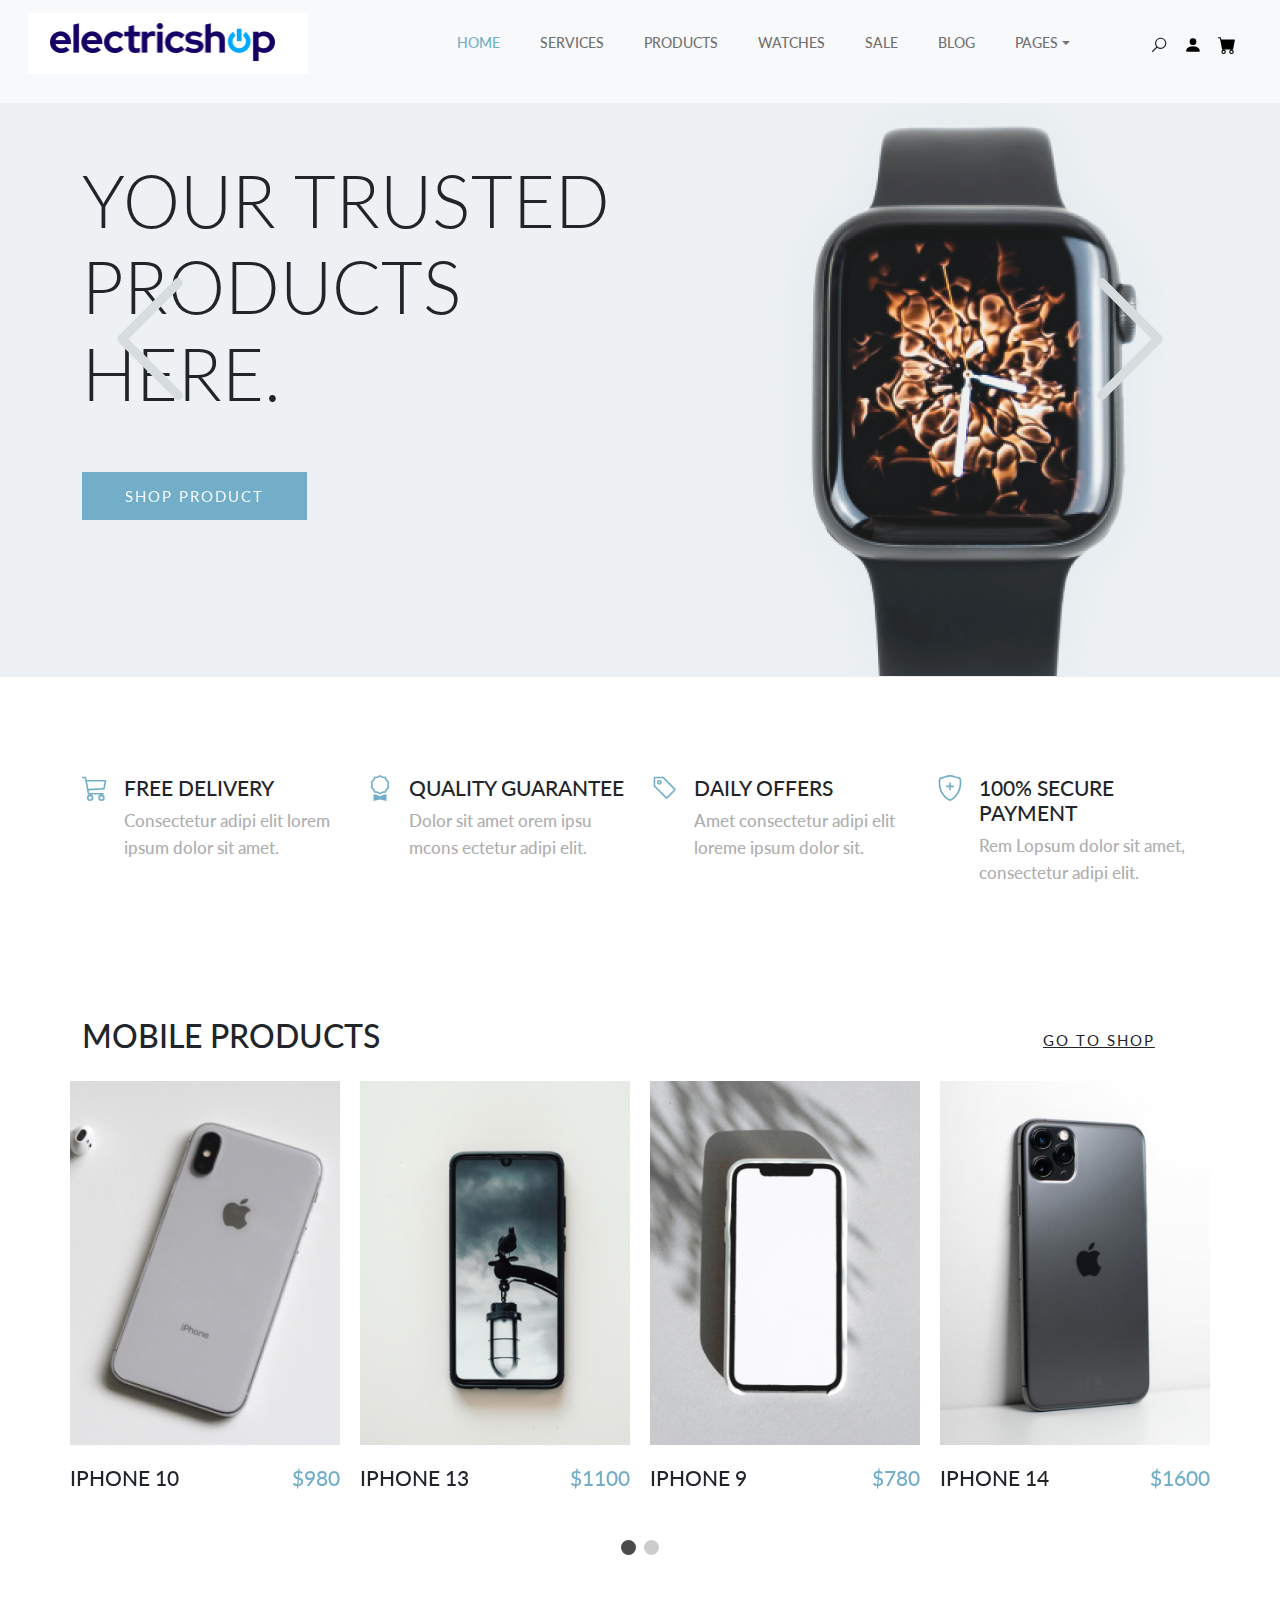
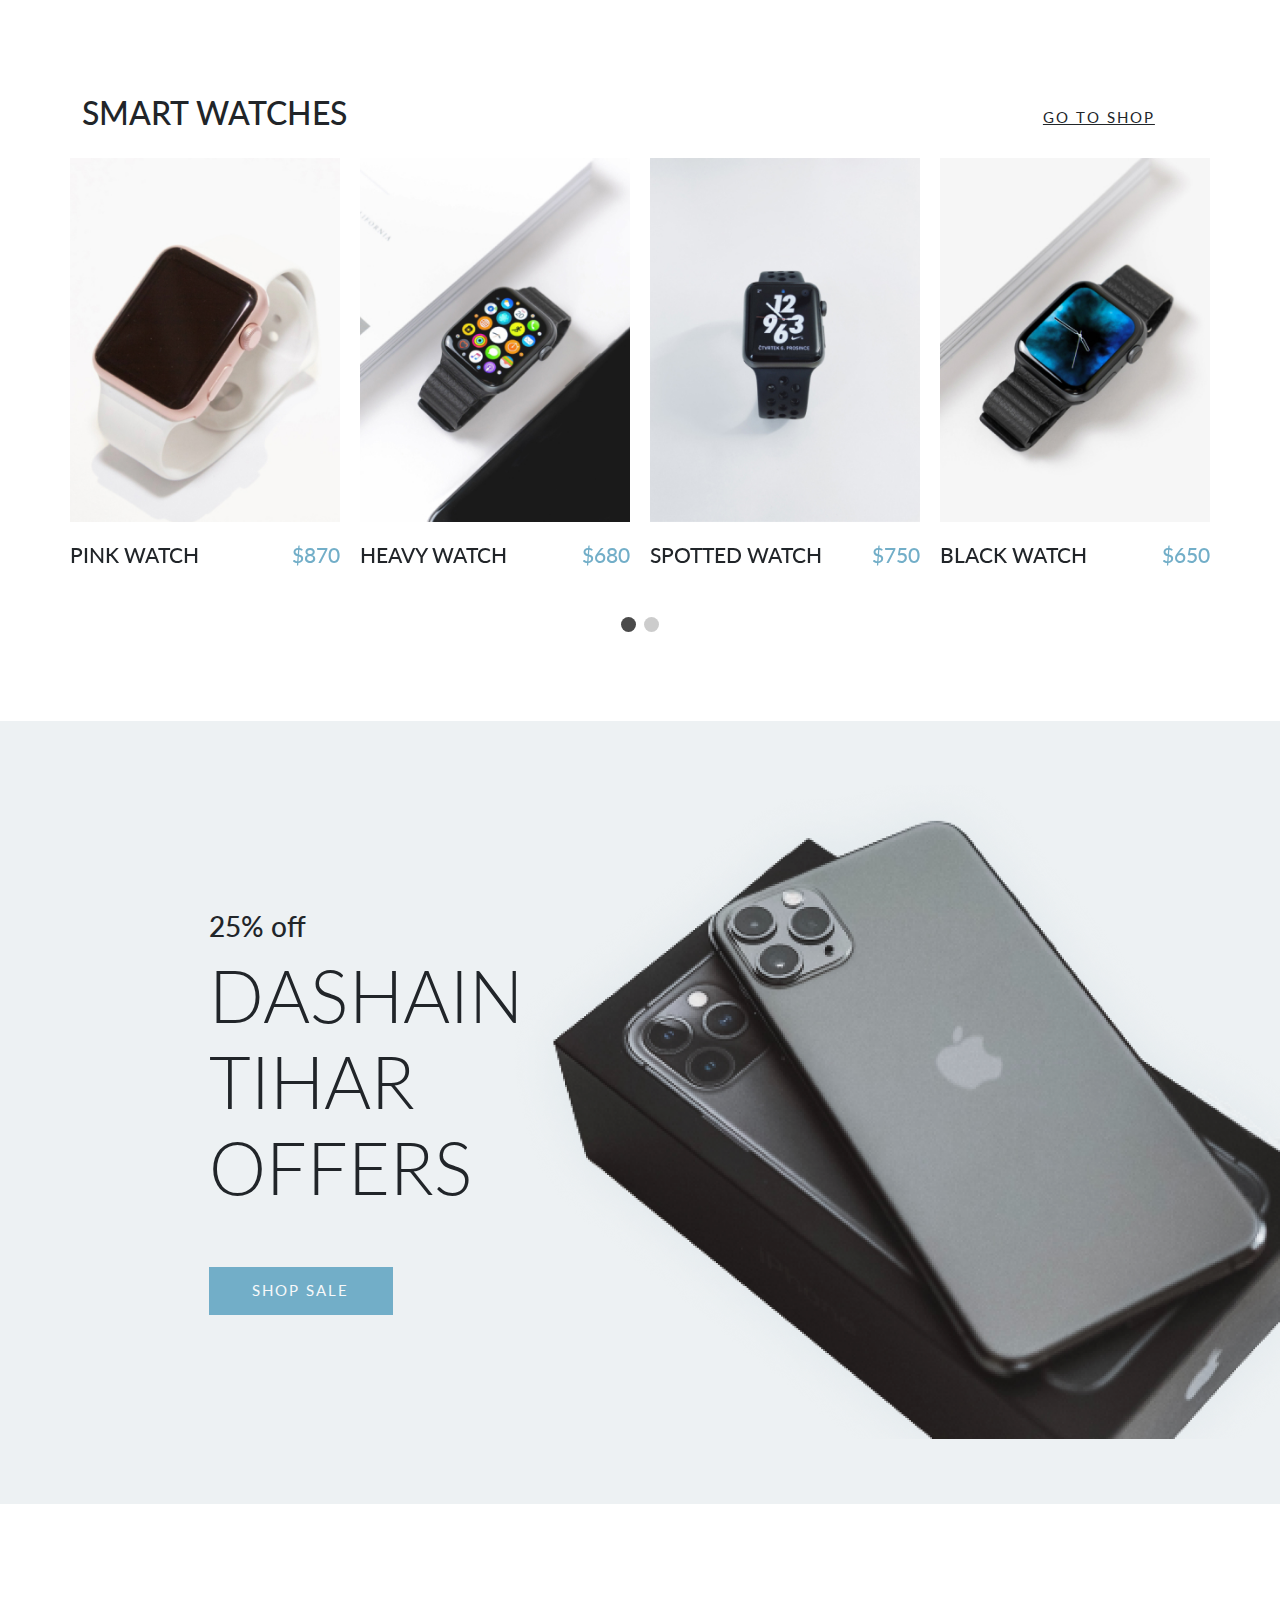
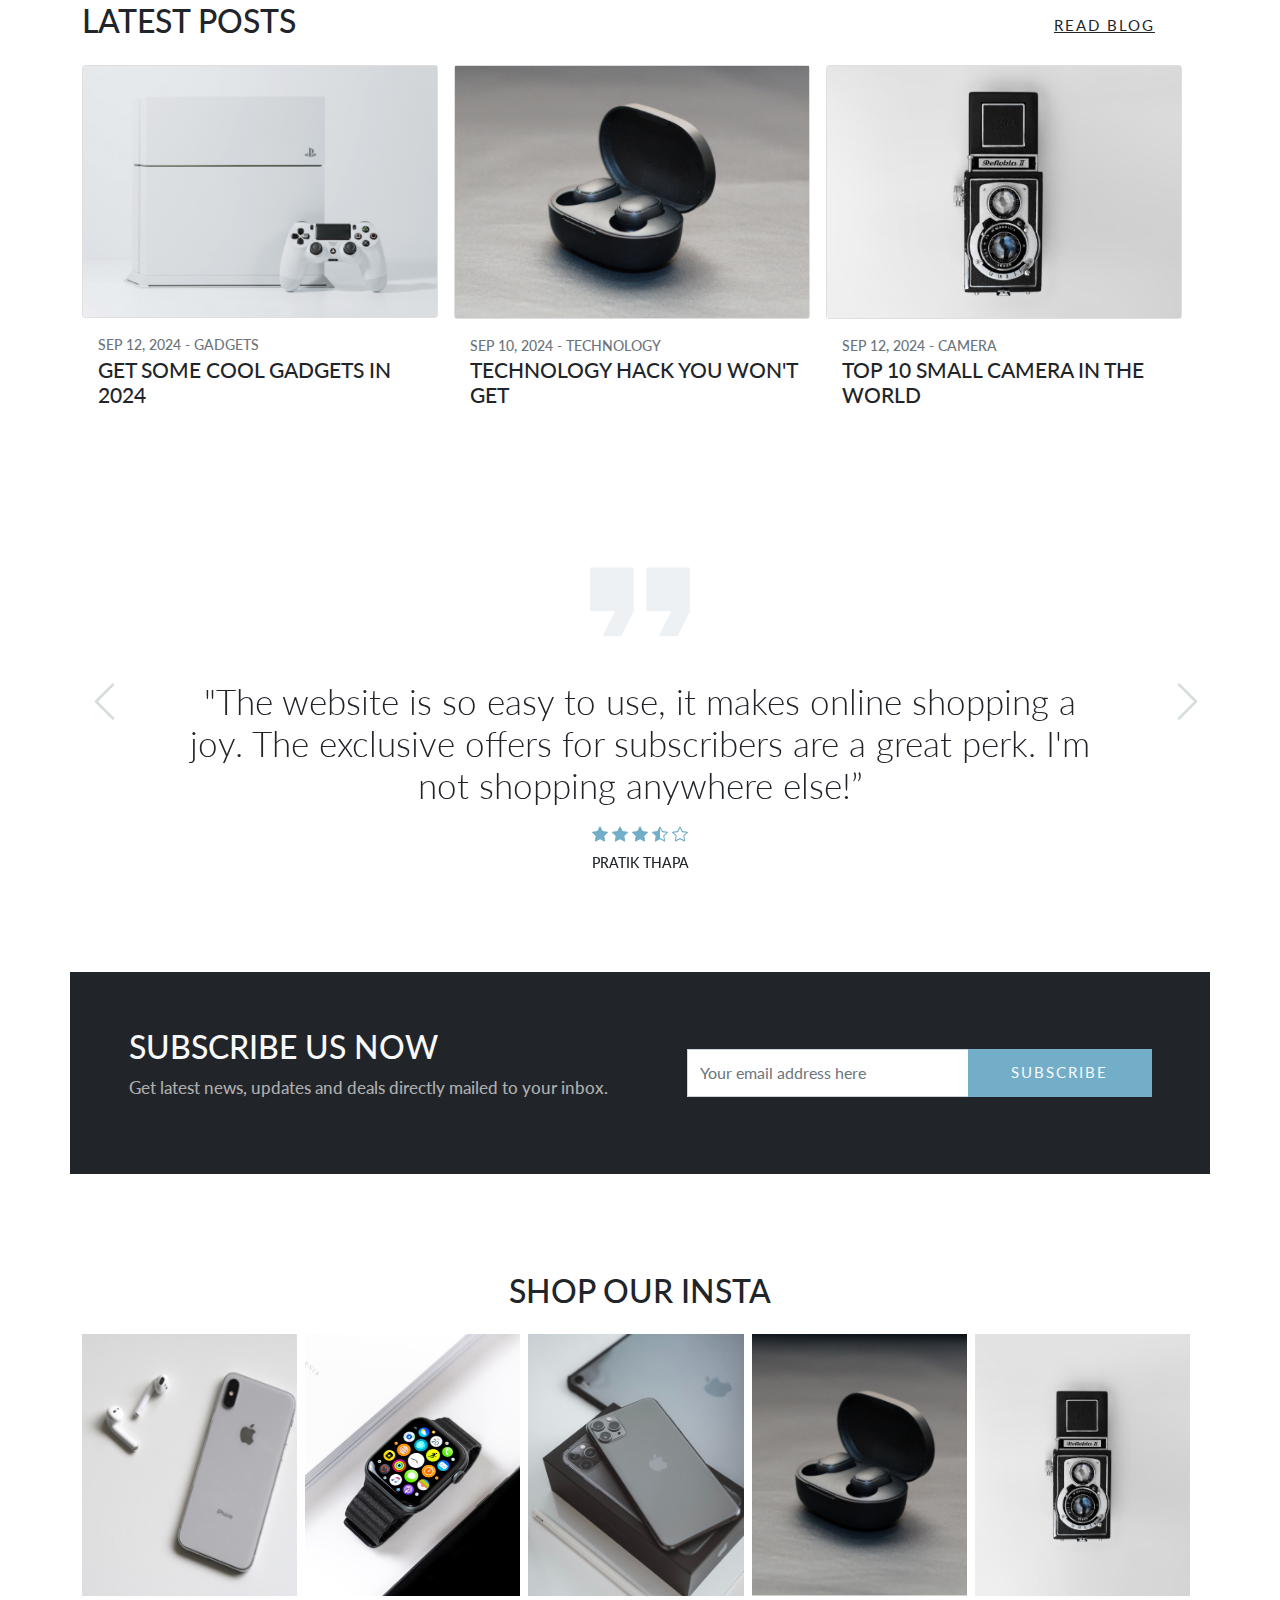
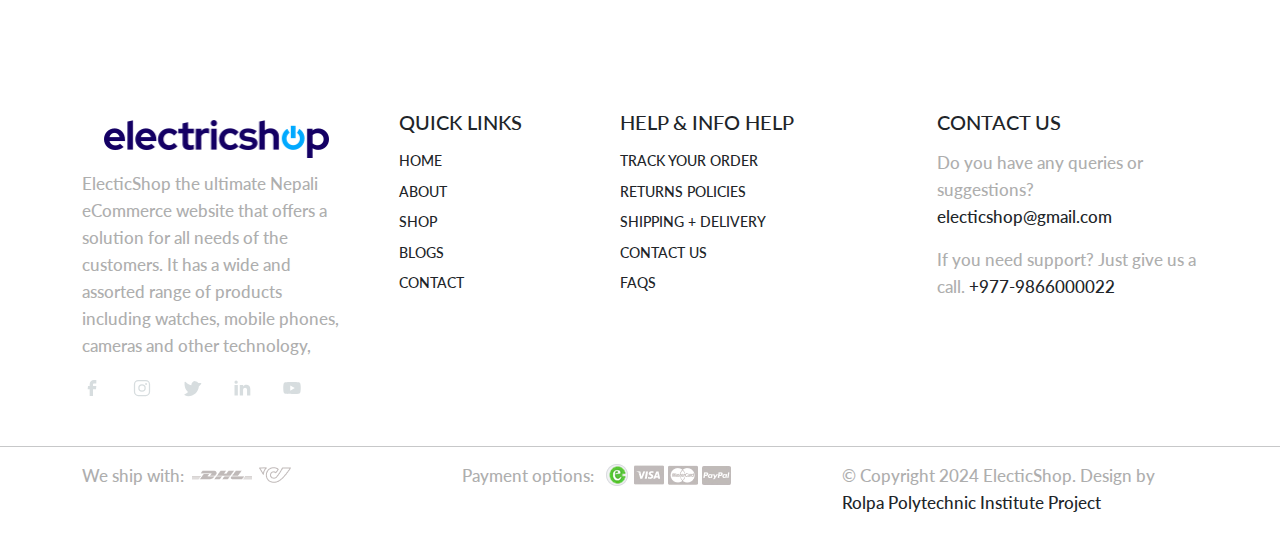
==== commit 4b9cc919: "ElectricShop" ====
--- a/index.html
+++ b/index.html
@@ -132,7 +132,7 @@
       <nav id="header-nav" class="navbar navbar-expand-lg px-3 mb-3">
         <div class="container-fluid">
           <a class="navbar-brand" href="#">
-            <img src="frontend/images/main-logo.png" class="logo">
+            <img src="frontend/images/electicshop.png" class="logo">
           </a>
           <button class="navbar-toggler d-flex d-lg-none order-3 p-2" type="button" data-bs-toggle="offcanvas" data-bs-target="#bdNavbar" aria-controls="bdNavbar" aria-expanded="false" aria-label="Toggle navigation">
             <svg class="navbar-icon">
@@ -779,8 +779,8 @@
             <div class="row d-flex flex-wrap justify-content-between">
               <div class="col-lg-3 col-sm-6 pb-3">
                 <div class="footer-menu">
-                  <img src="frontend/images/main-logo.png" alt="logo">
-                  <p>MiniStore is the ultimate Nepali eCommerce website that offers a solution for all needs of the customers. It has a wide and assorted range of products including watches, mobile phones, cameras and other technology, </p>
+                  <img src="frontend/images/electicshop.png" alt="logo">
+                  <p>ElecticShop the ultimate Nepali eCommerce website that offers a solution for all needs of the customers. It has a wide and assorted range of products including watches, mobile phones, cameras and other technology, </p>
                   <div class="social-links">
                     <ul class="d-flex list-unstyled">
                       <li>
@@ -869,7 +869,7 @@
               <div class="col-lg-3 col-sm-6 pb-3">
                 <div class="footer-menu contact-item">
                   <h5 class="widget-title text-uppercase pb-2">Contact Us</h5>
-                  <p>Do you have any queries or suggestions? <a href="mailto:">ministore@gmail.com</a>
+                  <p>Do you have any queries or suggestions? <a href="mailto:">electicshop@gmail.com</a>
                   </p>
                   <p>If you need support? Just give us a call. <a href="">+977-9866000022</a>
                   </p>
@@ -906,7 +906,7 @@
           </div>
           <div class="col-md-4 col-sm-6">
             <div class="copyright">
-              <p>© Copyright 2024 MiniStore. Design by <a href="http://www.rpi.edu.np/">Rolpa Polytechnic Institute Project</a>
+              <p>© Copyright 2024 ElecticShop. Design by <a href="http://www.rpi.edu.np/">Rolpa Polytechnic Institute Project</a>
               </p>
             </div>
           </div>
